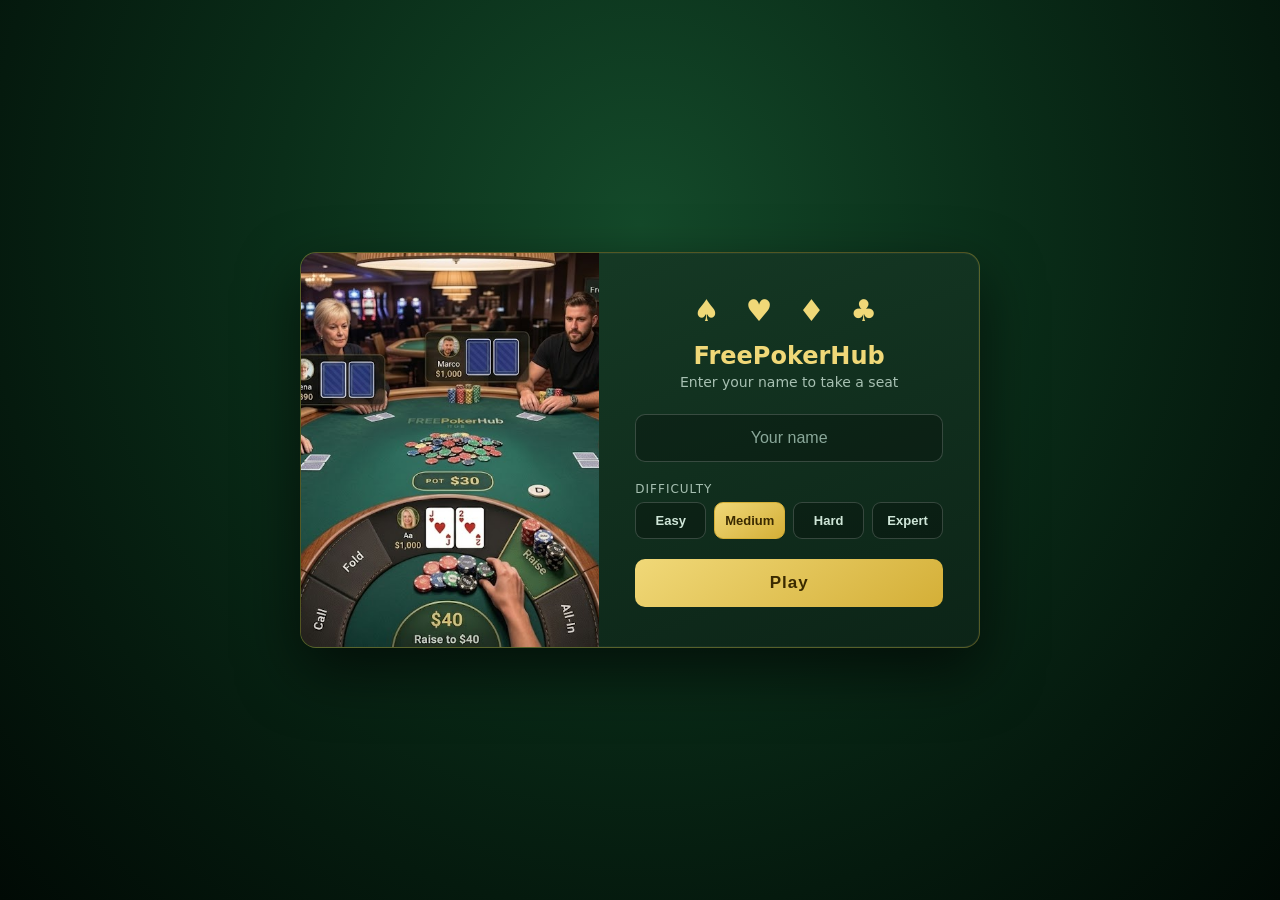
==== index.html @ 3054bce6 "Updates on image and text" ====
<!DOCTYPE html>
<html lang="en">
<head>
<meta charset="UTF-8">
<!-- Google tag (gtag.js) -->
<script async src="https://www.googletagmanager.com/gtag/js?id=G-XXXXXXXXXX"></script>
<script>
  window.dataLayer = window.dataLayer || [];
  function gtag(){dataLayer.push(arguments);}
  gtag('js', new Date());
  gtag('config', 'G-XXXXXXXXXX');
</script>
<meta name="viewport" content="width=device-width, initial-scale=1.0, maximum-scale=1.0, user-scalable=no, viewport-fit=cover">
<title>FreePokerHub — Play Free Poker Online</title>
<meta name="description" content="Play free Texas Hold'em poker in your browser against 4 AI opponents. Full poker rules, realistic chips, smooth animations and a classic casino table. No download, no sign-up.">
<meta name="keywords" content="texas holdem, free poker, online poker, poker game, play poker online, holdem poker, casino card game, browser poker, free card game">
<meta name="author" content="FreePokerHub">
<meta name="robots" content="index, follow">
<meta name="theme-color" content="#0b6b3a">
<link rel="canonical" href="https://freepokerhub.com/">
<link rel="icon" type="image/svg+xml" href="images/favicon.svg">
<link rel="apple-touch-icon" href="images/favicon.svg">
<meta property="og:type" content="website">
<meta property="og:site_name" content="FreePokerHub">
<meta property="og:url" content="https://freepokerhub.com/">
<meta property="og:title" content="FreePokerHub — Free Online Texas Hold'em">
<meta property="og:description" content="Play free Texas Hold'em poker against 4 AI opponents. Full rules, casino table, smooth animations. No download, no sign-up.">
<meta property="og:image" content="https://freepokerhub.com/images/og-cover.png">
<meta property="og:image:width" content="1200">
<meta property="og:image:height" content="630">
<meta property="og:image:alt" content="FreePokerHub online Texas Hold'em poker table">
<meta name="twitter:card" content="summary_large_image">
<meta name="twitter:title" content="FreePokerHub — Free Online Texas Hold'em">
<meta name="twitter:description" content="Play free Texas Hold'em poker against 4 AI opponents right in your browser.">
<meta name="twitter:image" content="https://freepokerhub.com/images/og-cover.png">
<script type="application/ld+json">
{"@context":"https://schema.org","@type":"VideoGame","name":"FreePokerHub","url":"https://freepokerhub.com/","image":"https://freepokerhub.com/images/og-cover.png","genre":["Card Game","Casino","Poker"],"gamePlatform":"Web Browser","applicationCategory":"Game","operatingSystem":"Any","description":"Free browser-based Texas Hold'em poker against four AI opponents with full poker rules and animations.","offers":{"@type":"Offer","price":"0","priceCurrency":"USD","availability":"https://schema.org/InStock"}}
</script>
<link rel="stylesheet" href="styles.css">
</head>
<body>
<div class="casino-bg"></div>
<div class="vignette"></div>

<!-- ROTATE TO LANDSCAPE (mobile portrait only) -->
<div id="rotate-notice" aria-hidden="true">
  <div class="rotate-inner">
    <div class="rotate-phone">
      <svg viewBox="0 0 24 24" fill="none" stroke="currentColor" stroke-width="1.6" stroke-linecap="round" stroke-linejoin="round">
        <rect x="7" y="2" width="10" height="20" rx="2"/>
        <line x1="11" y1="18" x2="13" y2="18"/>
        <path class="rotate-arrow" d="M20.5 8.5a9 9 0 0 1 0 7"/>
        <path class="rotate-arrow" d="M3.5 15.5a9 9 0 0 1 0-7"/>
      </svg>
    </div>
    <h2>Rotate your device</h2>
    <p>FreePokerHub plays in landscape. Turn your phone sideways to take your seat.</p>
  </div>
</div>

<!-- SEO CONTENT: crawlable text for search engines, visually hidden -->
<header class="seo-intro">
  <h1>Play Free Poker</h1>
  <p>FreePokerHub is a free online Texas Hold'em poker game you play right in your browser against four AI opponents, no download and no sign-up required. Choose your difficulty, take a seat at a classic casino table with realistic chips and smooth animations, and play full No-Limit Hold'em with rising blinds.</p>
  <h2>How to Play Texas Hold'em</h2>
  <p>Each player is dealt two private hole cards. Five community cards are revealed face-up across three rounds — the flop, the turn and the river. You make your best five-card hand from any combination of your two hole cards and the five shared cards. Betting takes place over four rounds (pre-flop, flop, turn and river), and on your turn you can fold, check or call, or raise. The forced small and big blinds start each pot and increase over time. The last player standing, or the best hand at showdown, wins the pot.</p>
  <h2>Poker Hand Rankings, Strongest First</h2>
  <p>Royal Flush, Straight Flush, Four of a Kind, Full House, Flush, Straight, Three of a Kind, Two Pair, One Pair, and High Card.</p>
</header>

<div id="app">

  <!-- NAME ENTRY -->
  <div id="login">
    <div class="login-card">
      <div class="login-visual">
        <img src="images/poker.jpg" alt="Rules">
      </div>
      <div class="login-content">
        <div class="suit-row">♠ ♥ ♦ ♣</div>
        <h2>FreePokerHub</h2>
        <p>Enter your name to take a seat</p>
        <div class="field">
          <input id="in-name" type="text" placeholder="Your name" autocomplete="name" maxlength="14">
        </div>
        <div class="diff-label">Difficulty</div>
        <div class="diff-row">
          <button class="diff-opt" data-diff="easy">Easy</button>
          <button class="diff-opt sel" data-diff="medium">Medium</button>
          <button class="diff-opt" data-diff="hard">Hard</button>
          <button class="diff-opt" data-diff="expert">Expert</button>
        </div>
        <button class="primary" id="btn-signin">Play</button>
      </div>
    </div>
  </div>

  <!-- GAME -->
  <div id="game">
    <div class="topbar">
      <div class="brand">♠ Free<b>Poker</b>Hub ♥</div>
      <div class="topbar-right">
        <button id="btn-logout">New Game</button>
        <div class="menu-wrap">
          <button class="icon-btn" id="btn-menu" title="Menu" aria-label="Open menu" aria-haspopup="true" aria-expanded="false">
            <svg viewBox="0 0 24 24" fill="currentColor"><circle cx="12" cy="5" r="2"/><circle cx="12" cy="12" r="2"/><circle cx="12" cy="19" r="2"/></svg>
          </button>
          <div class="menu-dropdown" id="appMenu" role="menu">
            <div class="menu-user">
              <div class="avatar" id="ua">P</div>
              <div>
                <div id="uname">Player</div>
                <div class="you-tag">You</div>
              </div>
            </div>
            <div class="menu-blinds" id="blindInfo">Blinds $10/$20 · Lvl 1</div>
            <button class="menu-item" id="btn-help" role="menuitem">
              <span class="mi-icon"><svg viewBox="0 0 24 24" fill="none" stroke="currentColor" stroke-width="2" stroke-linecap="round" stroke-linejoin="round"><circle cx="12" cy="12" r="10"/><path d="M9.1 9a3 3 0 0 1 5.8 1c0 2-3 3-3 3"/><line x1="12" y1="17" x2="12.01" y2="17"/></svg></span>
              <span class="mi-label">How to Play</span>
            </button>
            <button class="menu-item" id="btn-sound" role="menuitem">
              <span class="mi-icon"><svg viewBox="0 0 24 24" fill="none" stroke="currentColor" stroke-width="2" stroke-linecap="round" stroke-linejoin="round"><polygon points="11 5 6 9 2 9 2 15 6 15 11 19 11 5"/><path d="M15.5 8.5a5 5 0 0 1 0 7"/><path d="M19 5a9 9 0 0 1 0 14"/></svg></span>
              <span class="mi-label">Sound on</span>
            </button>
            <button class="menu-item" id="btn-stats" role="menuitem">
              <span class="mi-icon"><svg viewBox="0 0 24 24" fill="none" stroke="currentColor" stroke-width="2" stroke-linecap="round" stroke-linejoin="round"><line x1="6" y1="20" x2="6" y2="12"/><line x1="12" y1="20" x2="12" y2="4"/><line x1="18" y1="20" x2="18" y2="9"/></svg></span>
              <span class="mi-label">Statistics</span>
            </button>
            <button class="menu-item" id="btn-fullscreen" role="menuitem">
              <span class="mi-icon"><svg viewBox="0 0 24 24" fill="none" stroke="currentColor" stroke-width="2" stroke-linecap="round" stroke-linejoin="round"><path d="M8 3H5a2 2 0 0 0-2 2v3M21 8V5a2 2 0 0 0-2-2h-3M3 16v3a2 2 0 0 0 2 2h3M16 21h3a2 2 0 0 0 2-2v-3"/></svg></span>
              <span class="mi-label">Enter fullscreen</span>
            </button>
          </div>
        </div>
      </div>
    </div>

    <div class="table-wrap">
      <div class="felt">
        <div class="logo-center">
          <div class="l1">FREEPOKER</div>
          <div class="l2">HUB</div>
        </div>
        <div class="stage-tag" id="stageTag"></div>
        <div class="board" id="board"></div>
        <div class="pot-display" id="pot">Pot: <small>0</small></div>
        <div class="dealer-btn" id="dbtn">D</div>
      </div>
      <div id="seats"></div>
    </div>

    <div class="controls">
      <div class="hand-info" id="handInfo"></div>
      <div class="msg" id="msg">Welcome! Click "New Hand" to deal.</div>
      <div class="btnrow" id="actionBtns">
        <button class="act fold" id="a-fold">Fold</button>
        <button class="act call" id="a-call">Check</button>
        <button class="act raise" id="a-raise">Raise</button>
      </div>
      <div class="raiserow" id="raiseRow">
        <input type="range" id="raiseSlider">
        <span class="raiseval" id="raiseVal">0</span>
      </div>
      <div class="quick" id="quickRow">
        <button data-f="min">Min</button>
        <button data-f="half">½ Pot</button>
        <button data-f="pot">Pot</button>
        <button data-f="allin">All-In</button>
      </div>
      <button class="newhand" id="btn-newhand">Deal New Hand</button>
    </div>
  </div>

  <!-- HOW TO PLAY -->
  <div id="howto" class="modal-overlay">
    <div class="modal-card wide howto-card">
      <button class="x-close" id="help-close">×</button>
      <h3>How to Play Texas Hold'em</h3>
      <div class="howto-cols">
      <div class="howto-left"><img src="images/rules.jpg" alt="Poker table with a pair of aces and chips"></div>
      <div class="howto-body">
        <p>Each player gets <b>2 private hole cards</b>. Five <b>community cards</b> are dealt face-up in the middle (the flop, turn and river). You make your best <b>5-card hand</b> from any combination of your 2 cards and the 5 shared cards.</p>
        <p>Betting happens in four rounds — pre-flop, flop, turn and river. On your turn you can <b>Fold</b>, <b>Check/Call</b>, or <b>Raise</b>. The <b>small</b> and <b>big blinds</b> are forced bets that start the pot, and they rise over time. Last player standing — or the best hand at showdown — wins the pot.</p>
        <h4>Hand Rankings <span>(strongest first)</span></h4>
        <ol class="rankings">
          <li><span class="rk">Royal Flush</span><span class="ex">A♠ K♠ Q♠ J♠ 10♠</span></li>
          <li><span class="rk">Straight Flush</span><span class="ex">9♥ 8♥ 7♥ 6♥ 5♥</span></li>
          <li><span class="rk">Four of a Kind</span><span class="ex">Q♠ Q♥ Q♦ Q♣ 4♠</span></li>
          <li><span class="rk">Full House</span><span class="ex">K♠ K♥ K♦ 7♣ 7♠</span></li>
          <li><span class="rk">Flush</span><span class="ex">A♦ J♦ 8♦ 5♦ 2♦</span></li>
          <li><span class="rk">Straight</span><span class="ex">9♣ 8♠ 7♦ 6♥ 5♣</span></li>
          <li><span class="rk">Three of a Kind</span><span class="ex">5♠ 5♥ 5♦ K♣ 2♠</span></li>
          <li><span class="rk">Two Pair</span><span class="ex">A♠ A♦ 9♣ 9♠ 4♥</span></li>
          <li><span class="rk">One Pair</span><span class="ex">10♠ 10♦ K♥ 6♣ 3♠</span></li>
          <li><span class="rk">High Card</span><span class="ex">A♠ J♦ 8♣ 5♥ 2♠</span></li>
        </ol>
      </div>
      </div>
    </div>
  </div>

  <!-- STATS -->
  <div id="statsModal" class="modal-overlay">
    <div class="modal-card">
      <button class="x-close" id="stats-close">×</button>
      <h3>Session Statistics</h3>
      <div class="stat-grid">
        <div class="stat"><div class="stat-val" id="st-played">0</div><div class="stat-key">Hands Played</div></div>
        <div class="stat"><div class="stat-val" id="st-won">0</div><div class="stat-key">Hands Won</div></div>
        <div class="stat"><div class="stat-val" id="st-winrate">0%</div><div class="stat-key">Win Rate</div></div>
        <div class="stat"><div class="stat-val" id="st-biggest">$0</div><div class="stat-key">Biggest Pot</div></div>
        <div class="stat wide2"><div class="stat-val" id="st-net">+$0</div><div class="stat-key">Net Profit / Loss</div></div>
      </div>
    </div>
  </div>

  <!-- HAND RESULT -->
  <div id="resultModal" class="modal-overlay">
    <div class="modal-card">
      <div class="result-trophy">🏆</div>
      <h3>Hand Over</h3>
      <div id="result-body"></div>
      <div class="modal-btns">
        <button class="modal-ok" id="result-ok">OK</button>
      </div>
    </div>
  </div>

  <!-- NEW GAME CONFIRM -->
  <div id="confirm" class="modal-overlay">
    <div class="modal-card">
      <div class="modal-icon">⚠️</div>
      <h3>Start a new game?</h3>
      <p>Your current game will not be saved. All chips and progress will be reset.</p>
      <div class="modal-btns">
        <button class="modal-cancel" id="cf-cancel">Cancel</button>
        <button class="modal-ok" id="cf-ok">New Game</button>
      </div>
    </div>
  </div>
</div>

<script src="game.js"></script>
</body>
</html>
---- styles.css ----
* {
  box-sizing: border-box;
  margin: 0;
  padding: 0;
}

:root {
  --felt: #0b6b3a;
  --felt2: #0a5730;
  --rail: #4a2c14;
  --rail2: #6b4423;
  --gold: #d4af37;
  --gold2: #f0d878;
  --chip: #c0392b;
  --text: #f5f5f5;
  --panel: #12241a;
}

html, body {
  height: 100%;
}

body {
  font-family: 'Segoe UI', system-ui, Arial, sans-serif;
  background: radial-gradient(ellipse at 50% 25%, #144a2a 0%, #0a2e19 40%, #051a0e 72%, #010a05 100%);
  color: var(--text);
  height: 100vh;
  overflow: hidden;
  display: flex;
  justify-content: center;
  -webkit-font-smoothing: antialiased;
}

#app {
  width: 100%;
  max-width: 1440px;
  margin: 0 auto;
  position: relative;
  height: 100vh;
  z-index: 1;
}

/* ---------------- BACKGROUND ---------------- */
.casino-bg {
  position: fixed;
  inset: 0;
  z-index: 0;
  pointer-events: none;
  background: radial-gradient(ellipse at 50% 25%, #144a2a 0%, #0a2e19 40%, #051a0e 72%, #010a05 100%);
}

.vignette {
  display: none;
}

/* ---------------- LOGIN ---------------- */
#login {
  position: fixed;
  inset: 0;
  z-index: 100;
  display: flex;
  align-items: center;
  justify-content: center;
  background: radial-gradient(ellipse at 50% 25%, #144a2a 0%, #0a2e19 40%, #051a0e 72%, #010a05 100%);
}

.login-card {
  display: flex;
  align-items: stretch;
  background: linear-gradient(160deg, #173d27, #0c2417);
  color: #f5f5f5;
  width: 680px;
  max-width: 94vw;
  border-radius: 16px;
  overflow: hidden;
  text-align: center;
  border: 1px solid rgba(212, 175, 55, .35);
  box-shadow: 0 24px 60px rgba(0, 0, 0, .6), inset 0 0 0 1px rgba(255, 255, 255, .04);
  animation: pop .4s cubic-bezier(.2, .9, .3, 1.4);
}

.login-visual {
  flex: 1 1 44%;
  min-width: 0;
}

.login-visual img {
  width: 100%;
  height: 100%;
  object-fit: cover;
  display: block;
}

.login-content {
  flex: 1 1 56%;
  min-width: 0;
  display: flex;
  flex-direction: column;
  justify-content: center;
  padding: 40px 36px;
}

/* stack + drop the image on very narrow screens */
@media (max-width: 560px) {
  .login-card {
    width: 380px;
  }

  .login-visual {
    display: none;
  }
}

@keyframes pop {
  from { transform: scale(.85); opacity: 0; }
  to   { transform: scale(1); opacity: 1; }
}

.suit-row {
  font-size: 30px;
  letter-spacing: 8px;
  color: var(--gold2);
  margin-bottom: 8px;
}

.login-card h2 {
  font-weight: 700;
  font-size: 24px;
  margin: 6px 0 4px;
  color: var(--gold2);
}

.login-card p {
  color: #a7c0b2;
  font-size: 14px;
  margin-bottom: 24px;
}

.field {
  text-align: left;
  margin-bottom: 18px;
}

.field input {
  width: 100%;
  padding: 14px 16px;
  border: 1px solid rgba(255, 255, 255, .18);
  border-radius: 10px;
  font-size: 16px;
  outline: none;
  transition: border .2s;
  background: rgba(0, 0, 0, .25);
  color: #fff;
  text-align: center;
}

.field input::placeholder {
  color: #8aa89a;
}

.field input:focus {
  border-color: var(--gold);
  box-shadow: 0 0 0 3px rgba(212, 175, 55, .2);
}

.primary {
  width: 100%;
  padding: 14px;
  border: none;
  border-radius: 10px;
  letter-spacing: 1px;
  background: linear-gradient(145deg, var(--gold2), var(--gold));
  color: #3a2a00;
  font-size: 17px;
  font-weight: 800;
  cursor: pointer;
  transition: .15s;
}

.primary:hover {
  filter: brightness(1.08);
  transform: translateY(-1px);
}

/* ---------------- MODAL / SPEED BUMP ---------------- */
.modal-overlay {
  position: fixed;
  inset: 0;
  z-index: 200;
  display: flex;
  align-items: center;
  justify-content: center;
  background: rgba(0, 0, 0, .62);
  backdrop-filter: blur(3px);
  opacity: 0;
  visibility: hidden;
  pointer-events: none;
  transition: opacity .26s ease, visibility 0s linear .26s;
}

.modal-overlay.show {
  opacity: 1;
  visibility: visible;
  pointer-events: auto;
  transition: opacity .26s ease, visibility 0s linear 0s;
}

.modal-card {
  position: relative;
  background: linear-gradient(160deg, #173d27, #0c2417);
  color: #f5f5f5;
  width: 380px;
  max-width: 90vw;
  border-radius: 16px;
  padding: 30px 30px 26px;
  text-align: center;
  border: 1px solid rgba(212, 175, 55, .4);
  box-shadow: 0 24px 60px rgba(0, 0, 0, .65);
  opacity: 0;
  transform: scale(.88) translateY(6px);
  transition: opacity .26s ease, transform .3s cubic-bezier(.2, .9, .3, 1.35);
}

.modal-overlay.show .modal-card {
  opacity: 1;
  transform: scale(1) translateY(0);
}

.modal-icon {
  font-size: 38px;
  margin-bottom: 6px;
}

.modal-card h3 {
  font-size: 21px;
  font-weight: 700;
  color: var(--gold2);
  margin-bottom: 8px;
}

.modal-card p {
  font-size: 14px;
  color: #bcd;
  line-height: 1.5;
  margin-bottom: 22px;
}

.modal-btns {
  display: flex;
  gap: 12px;
}

.modal-btns button {
  flex: 1;
  padding: 12px;
  border-radius: 10px;
  font-size: 15px;
  font-weight: 700;
  cursor: pointer;
  transition: .15s;
  border: none;
}

.modal-cancel {
  background: rgba(255, 255, 255, .12);
  color: #e8f0ea;
  border: 1px solid rgba(255, 255, 255, .2) !important;
}

.modal-cancel:hover {
  background: rgba(255, 255, 255, .2);
}

.modal-ok {
  background: linear-gradient(145deg, var(--gold2), var(--gold));
  color: #3a2a00;
}

.modal-ok:hover {
  filter: brightness(1.08);
}

/* ---------------- TABLE ---------------- */
#game {
  display: none;
  position: relative;
  height: 100vh;
  flex-direction: column;
  padding: 8px 10px 10px;
  overflow: hidden;
}

.topbar {
  display: flex;
  align-items: center;
  justify-content: space-between;
  padding: 2px 14px 6px;
  flex: 0 0 auto;
}

.brand {
  font-size: 20px;
  font-weight: 700;
  letter-spacing: .5px;
}

.brand b {
  color: var(--gold);
}

.topbar-right {
  display: flex;
  align-items: center;
  gap: 10px;
}

.menu-wrap {
  position: relative;
}

.avatar {
  width: 34px;
  height: 34px;
  border-radius: 50%;
  background: linear-gradient(135deg, #4285F4, #34A853);
  display: flex;
  align-items: center;
  justify-content: center;
  font-weight: 700;
  color: #fff;
}

/* dropdown menu (⋮) */
.menu-dropdown {
  position: absolute;
  top: calc(100% + 8px);
  right: 0;
  z-index: 120;
  display: none;
  flex-direction: column;
  gap: 2px;
  min-width: 234px;
  max-height: 80vh;
  overflow: auto;
  padding: 8px;
  background: linear-gradient(160deg, #173d27, #0c2417);
  border: 1px solid rgba(212, 175, 55, .35);
  border-radius: 12px;
  box-shadow: 0 18px 44px rgba(0, 0, 0, .6);
}

.menu-dropdown.open {
  display: flex;
}

.menu-user {
  display: flex;
  align-items: center;
  gap: 10px;
  padding: 6px 10px 10px;
  margin-bottom: 4px;
  border-bottom: 1px solid rgba(255, 255, 255, .1);
  font-size: 14px;
}

.menu-blinds {
  font-size: 12px;
  color: #cfe6d8;
  padding: 6px 10px 8px;
}

.menu-blinds b {
  color: var(--gold2);
}

.menu-item {
  display: flex;
  align-items: center;
  gap: 12px;
  width: 100%;
  padding: 10px;
  border: none;
  border-radius: 8px;
  background: none;
  color: #e8f0ea;
  font-size: 14px;
  text-align: left;
  cursor: pointer;
  transition: background .12s;
}

.menu-item:hover {
  background: rgba(212, 175, 55, .16);
}

.mi-icon {
  flex: 0 0 auto;
  width: 20px;
  height: 20px;
  display: flex;
  align-items: center;
  justify-content: center;
  color: var(--gold2);
}

.mi-icon svg {
  width: 20px;
  height: 20px;
  display: block;
}

.mi-label {
  flex: 1 1 auto;
}

#btn-logout {
  background: linear-gradient(145deg, var(--gold2), var(--gold));
  color: #3a2a00;
  border: none;
  border-radius: 9px;
  padding: 11px 22px;
  font-size: 15px;
  font-weight: 800;
  letter-spacing: .3px;
  cursor: pointer;
  transition: .15s;
  box-shadow: 0 3px 10px rgba(0, 0, 0, .35);
}

#btn-logout:hover {
  filter: brightness(1.08);
  color: #3a2a00;
  border: none;
  transform: translateY(-1px);
}

.table-wrap {
  position: relative;
  width: 90%;
  height: 600px;
  flex: 0 0 auto;
  margin: 2px auto 0;
}

.felt {
  position: absolute;
  inset: 2% 5%;
  border-radius: 50% / 50%;
  background: radial-gradient(ellipse at center, var(--felt) 0%, var(--felt2) 78%);
  border: 18px solid var(--rail);
  box-shadow: inset 0 0 60px rgba(0, 0, 0, .55), 0 12px 40px rgba(0, 0, 0, .6),
              0 0 0 3px var(--rail2), 0 0 0 6px #2a1810;
}

.felt::after {
  content: "";
  position: absolute;
  inset: 5%;
  border-radius: 50% / 50%;
  border: 2px solid rgba(212, 175, 55, .35);
}

.logo-center {
  position: absolute;
  top: 31%;
  left: 50%;
  transform: translate(-50%, -50%);
  text-align: center;
  color: rgba(255, 255, 255, .12);
  pointer-events: none;
  user-select: none;
}

.logo-center .l1 {
  font-size: 34px;
  font-weight: 800;
  letter-spacing: 3px;
}

.logo-center .l2 {
  font-size: 14px;
  letter-spacing: 6px;
}

/* community + pot */
.board {
  position: absolute;
  top: 44%;
  left: 50%;
  transform: translate(-50%, -50%);
  display: flex;
  gap: 8px;
  z-index: 5;
}

.pot-display {
  position: absolute;
  top: 60%;
  left: 50%;
  transform: translate(-50%, -50%);
  background: rgba(0, 0, 0, .55);
  padding: 8px 26px;
  border-radius: 26px;
  display: flex;
  align-items: center;
  gap: 10px;
  border: 2px solid var(--gold);
  z-index: 5;
  white-space: nowrap;
  box-shadow: 0 0 22px rgba(212, 175, 55, .45), inset 0 1px 3px rgba(255, 255, 255, .12);
}

.pot-label {
  font-size: 15px;
  font-weight: 800;
  letter-spacing: 3px;
  color: var(--gold);
  text-transform: uppercase;
}

.pot-value {
  font-size: 30px;
  font-weight: 900;
  color: var(--gold2);
  text-shadow: 0 2px 6px rgba(0, 0, 0, .6), 0 0 14px rgba(212, 175, 55, .5);
}

/* seats */
.seat {
  position: absolute;
  width: 222px;
  transform: translate(-50%, -50%);
  z-index: 6;
  transition: filter .3s;
}

.seat.folded {
  filter: grayscale(.7) opacity(.7);
}

/* $0 / busted player looks disabled */
.seat.busted {
  filter: grayscale(1) opacity(.38);
  pointer-events: none;
  transition: filter .3s, opacity .3s;
}

.seat.busted .p-chips {
  color: #c0392b;
}

.seat.active {
  z-index: 20;
}

.seat.active .player-card {
  transform: scale(1.12);
  box-shadow: 0 0 0 3px var(--gold), 0 0 26px rgba(212, 175, 55, .75);
}

/* winner: enlarged card + crown */
.seat.winner {
  z-index: 30;
}

.seat.winner .player-card {
  transform: scale(1.22);
  border-color: var(--gold);
  box-shadow: 0 0 0 3px var(--gold), 0 0 30px rgba(212, 175, 55, .85), 0 10px 26px rgba(0, 0, 0, .55);
  animation: winner-pop .45s cubic-bezier(.2, .9, .3, 1.5);
}

@keyframes winner-pop {
  0%   { transform: scale(1); }
  60%  { transform: scale(1.32); }
  100% { transform: scale(1.22); }
}

.crown {
  position: absolute;
  top: -30px;
  left: 50%;
  transform: translateX(-50%);
  width: 44px;
  height: 37px;
  display: none;
  z-index: 2;
  filter: drop-shadow(0 3px 4px rgba(0, 0, 0, .5));
  animation: crown-bob 1.6s ease-in-out infinite;
}

.crown svg {
  width: 100%;
  height: 100%;
  display: block;
}

.seat.winner .crown {
  display: block;
}

@keyframes crown-bob {
  0%, 100% { transform: translateX(-50%) translateY(0); }
  50%      { transform: translateX(-50%) translateY(-4px); }
}

.player-card {
  position: relative;
  background: linear-gradient(160deg, #173d27, #0c2417);
  border-radius: 12px;
  padding: 8px 10px;
  border: 1px solid rgba(212, 175, 55, .35);
  box-shadow: 0 6px 16px rgba(0, 0, 0, .55), inset 0 0 0 1px rgba(255, 255, 255, .04);
  transition: box-shadow .28s ease, transform .28s cubic-bezier(.2, .8, .3, 1.1);
  display: flex;
  align-items: center;
  justify-content: center;
  gap: 8px;
}

.pc-left {
  display: flex;
  flex-direction: column;
  align-items: center;
  gap: 1px;
  flex: 0 0 auto;
  width: auto;
  text-align: center;
}

.p-name {
  font-size: 15px;
  font-weight: 700;
  white-space: nowrap;
  overflow: hidden;
  text-overflow: ellipsis;
  max-width: 96px;
}

.p-chips {
  font-size: 16px;
  color: var(--gold2);
  font-weight: 800;
  margin-top: 1px;
}

.p-hand {
  display: flex;
  gap: 5px;
  justify-content: center;
  align-items: center;
  flex: 0 0 auto;
  min-height: 78px;
}

.p-avatar {
  width: 46px;
  height: 46px;
  border-radius: 50%;
  margin: 0 auto 3px;
  overflow: hidden;
  border: 2px solid rgba(212, 175, 55, .7);
  box-shadow: 0 3px 8px rgba(0, 0, 0, .45);
}

.p-avatar img {
  width: 100%;
  height: 100%;
  object-fit: cover;
  display: block;
}

.p-action {
  position: absolute;
  top: -16px;
  left: 50%;
  transform: translateX(-50%);
  background: var(--gold);
  color: #3a2a00;
  font-size: 11px;
  font-weight: 800;
  padding: 2px 10px;
  border-radius: 10px;
  opacity: 0;
  transition: opacity .2s;
  white-space: nowrap;
  box-shadow: 0 3px 8px rgba(0, 0, 0, .4);
  text-transform: uppercase;
  letter-spacing: .5px;
}

.p-action.show {
  opacity: 1;
}

.p-action.fold {
  background: #7a7a7a;
  color: #fff;
}

.p-action.win {
  background: #34A853;
  color: #fff;
}

.dealer-btn {
  position: absolute;
  width: 26px;
  height: 26px;
  border-radius: 50%;
  background: radial-gradient(circle at 35% 30%, #fff, #d8d8d8);
  color: #111;
  font-size: 11px;
  font-weight: 800;
  display: flex;
  align-items: center;
  justify-content: center;
  border: 2px solid #999;
  box-shadow: 0 3px 6px rgba(0, 0, 0, .5);
  z-index: 8;
  transition: top .5s, left .5s;
  transform: translate(-50%, -50%);
}

/* bet chips near seat */
.seat-bet {
  position: absolute;
  font-size: 20px;
  font-weight: 700;
  color: #fff;
  background: rgba(0, 0, 0, .55);
  padding: 6px 12px;
  border-radius: 16px;
  z-index: 7;
  border: 1px solid rgba(212, 175, 55, .5);
  transform: translate(-50%, -50%);
  display: flex;
  align-items: center;
  gap: 5px;
  transition: opacity .3s;
  white-space: nowrap;
}

.seat-bet::before {
  content: "";
  width: 18px;
  height: 18px;
  flex: 0 0 auto;
  --body: #c0392b;
  --edge: #f6f6f6;
  border-radius: 50%;
  display: inline-block;
  background:
    radial-gradient(circle, var(--body) 0 17%, transparent 18% 100%),
    radial-gradient(circle, transparent 0 27%, var(--edge) 27% 33%, transparent 34% 100%),
    radial-gradient(circle, var(--body) 0 66%, transparent 67% 100%),
    repeating-conic-gradient(var(--edge) 0deg 15deg, var(--body) 15deg 30deg);
  box-shadow: 0 2px 3px rgba(0, 0, 0, .5), inset 0 0 0 1px rgba(0, 0, 0, .25);
}

/* ---------------- CARDS ---------------- */
.card {
  width: 54px;
  height: 76px;
  border-radius: 7px;
  position: relative;
  background: #fff;
  box-shadow: 0 3px 7px rgba(0, 0, 0, .45);
  font-weight: 700;
  display: flex;
  flex-direction: column;
  justify-content: space-between;
  padding: 4px 6px;
  user-select: none;
}

.card.big {
  width: 74px;
  height: 104px;
  padding: 6px 8px;
  border-radius: 9px;
}

.card .r {
  font-size: 20px;
  line-height: 1;
}

.card.big .r {
  font-size: 27px;
}

.card .s-mid {
  position: absolute;
  top: 50%;
  left: 50%;
  transform: translate(-50%, -50%);
  font-size: 28px;
}

.card.big .s-mid {
  font-size: 40px;
}

.card .r.bot {
  align-self: flex-end;
  transform: rotate(180deg);
}

.card.red {
  color: #c0392b;
}

.card.black {
  color: #1a1a1a;
}

.card.back {
  background: repeating-linear-gradient(45deg, #1e3a8a, #1e3a8a 6px, #2748a8 6px, #2748a8 12px);
  border: 2px solid #fff;
  box-shadow: 0 2px 5px rgba(0, 0, 0, .4);
}

.card.back::after {
  content: "";
  position: absolute;
  inset: 4px;
  border-radius: 3px;
  border: 2px solid rgba(255, 255, 255, .35);
}

/* deal animation */
@keyframes dealIn {
  from { transform: translate(var(--dx), var(--dy)) scale(.5) rotate(-30deg); opacity: 0; }
  to   { transform: none; opacity: 1; }
}

.deal {
  animation: dealIn .45s cubic-bezier(.2, .8, .3, 1) both;
}

/* flip animation */
@keyframes flip {
  0%   { transform: rotateY(90deg); }
  100% { transform: rotateY(0deg); }
}

.flip {
  animation: flip .35s ease both;
}

/* chip fly to pot */
.fly-chip {
  position: absolute;
  width: 22px;
  height: 22px;
  border-radius: 50%;
  z-index: 20;
  --body: #c0392b;
  --edge: #f6f6f6;
  pointer-events: none;
  background:
    radial-gradient(circle, var(--body) 0 17%, transparent 18% 100%),
    radial-gradient(circle, transparent 0 27%, var(--edge) 27% 33%, transparent 34% 100%),
    radial-gradient(circle, var(--body) 0 66%, transparent 67% 100%),
    repeating-conic-gradient(var(--edge) 0deg 15deg, var(--body) 15deg 30deg);
  box-shadow: 0 3px 5px rgba(0, 0, 0, .55), inset 0 0 0 1px rgba(0, 0, 0, .25);
  transition: transform .55s cubic-bezier(.4, 0, .2, 1), opacity .55s;
}

/* ---------------- CONTROLS ---------------- */
.controls {
  width: 100%;
  margin: 8px auto 0;
  flex: 0 0 auto;
  background: var(--panel);
  border: 1px solid rgba(255, 255, 255, .08);
  border-radius: 12px;
  padding: 10px 16px;
  display: flex;
  flex-direction: column;
  gap: 8px;
  box-shadow: 0 8px 24px rgba(0, 0, 0, .5);
}

.msg {
  text-align: center;
  font-size: 13px;
  color: #bcd;
  min-height: 16px;
}

.msg b {
  color: var(--gold2);
}

.btnrow {
  display: flex;
  gap: 10px;
  justify-content: center;
  flex-wrap: wrap;
}

.act {
  padding: 9px 22px;
  border: none;
  border-radius: 9px;
  font-size: 15px;
  font-weight: 700;
  cursor: pointer;
  transition: .15s;
  min-width: 110px;
  color: #fff;
}

.act:disabled {
  opacity: .35;
  cursor: not-allowed;
}

.act.fold {
  background: linear-gradient(145deg, #c0392b, #922b21);
}

.act.call {
  background: linear-gradient(145deg, #2980b9, #1f618d);
}

.act.raise {
  background: linear-gradient(145deg, #27ae60, #1e8449);
}

.act:not(:disabled):hover {
  transform: translateY(-2px);
  box-shadow: 0 6px 14px rgba(0, 0, 0, .4);
}

.raiserow {
  display: flex;
  align-items: center;
  gap: 12px;
  justify-content: center;
}

.raiserow input[type=range] {
  width: 300px;
  accent-color: var(--gold);
}

.raiseval {
  font-weight: 800;
  color: var(--gold2);
  min-width: 70px;
}

.newhand {
  margin: 2px auto 0;
  padding: 10px 30px;
  border: none;
  border-radius: 9px;
  font-weight: 800;
  font-size: 15px;
  background: linear-gradient(145deg, var(--gold2), var(--gold));
  color: #3a2a00;
  cursor: pointer;
  display: none;
}

.newhand:hover {
  filter: brightness(1.08);
}

.quick {
  display: flex;
  gap: 8px;
  justify-content: center;
}

.quick button {
  background: #1c3326;
  border: 1px solid rgba(255, 255, 255, .12);
  color: #cde;
  border-radius: 7px;
  padding: 6px 12px;
  font-size: 12px;
  cursor: pointer;
}

.quick button:hover {
  background: #254433;
}

.stage-tag {
  position: absolute;
  top: 8%;
  left: 50%;
  transform: translate(-50%, -50%);
  font-size: 12px;
  letter-spacing: 3px;
  color: rgba(255, 255, 255, .4);
  text-transform: uppercase;
  z-index: 5;
}

/* ---------------- UTILITIES ---------------- */
#uname {
  font-weight: 600;
}

.you-tag {
  font-size: 11px;
  color: #8aa;
}

#dbtn {
  display: none;
}

#raiseRow {
  display: none;
}

#quickRow {
  display: none;
}

/* ---------------- DIFFICULTY SELECTOR ---------------- */
.diff-label {
  text-align: left;
  font-size: 12px;
  color: #a7c0b2;
  margin: 2px 0 6px;
  letter-spacing: 1px;
  text-transform: uppercase;
}

.diff-row {
  display: flex;
  gap: 8px;
  margin-bottom: 20px;
}

.diff-opt {
  flex: 1;
  padding: 10px 4px;
  border-radius: 9px;
  font-size: 13px;
  font-weight: 700;
  cursor: pointer;
  background: rgba(0, 0, 0, .25);
  color: #cfe6d8;
  border: 1px solid rgba(255, 255, 255, .18);
  transition: .15s;
}

.diff-opt:hover {
  border-color: rgba(212, 175, 55, .6);
}

.diff-opt.sel {
  background: linear-gradient(145deg, var(--gold2), var(--gold));
  color: #3a2a00;
  border-color: var(--gold);
}

/* ---------------- TOPBAR ADDITIONS ---------------- */
.icon-btn {
  width: 38px;
  height: 38px;
  border-radius: 50%;
  border: 1px solid rgba(255, 255, 255, .2);
  background: rgba(255, 255, 255, .08);
  color: #ffffff;
  cursor: pointer;
  padding: 0;
  display: flex;
  align-items: center;
  justify-content: center;
  transition: .15s;
}

.icon-btn svg {
  width: 24px;
  height: 24px;
  display: block;
}

.icon-btn:hover {
  background: rgba(212, 175, 55, .25);
  border-color: var(--gold);
  color: #ffffff;
}

/* live hand-strength readout */
.hand-info {
  text-align: center;
  min-height: 18px;
  font-size: 14px;
  color: #9fd8b6;
}

.hand-info b {
  color: var(--gold2);
  font-size: 15px;
}

/* wide modal + close button */
.modal-card.wide {
  width: 960px;
  max-width: 94vw;
  text-align: left;
}

.x-close {
  position: absolute;
  top: 12px;
  right: 14px;
  width: 30px;
  height: 30px;
  border-radius: 50%;
  border: none;
  background: rgba(255, 255, 255, .12);
  color: #fff;
  font-size: 20px;
  line-height: 1;
  cursor: pointer;
}

.x-close:hover {
  background: rgba(255, 255, 255, .25);
}

/* ---------------- HOW TO PLAY ---------------- */
.howto-card {
  width: 760px;
  max-width: 94vw;
}

.howto-cols {
  display: flex;
  gap: 22px;
  align-items: stretch;
  text-align: left;
}

.howto-left {
  flex: 0 0 400px;
}

.howto-left img {
  width: 100%;
  height: 100%;
  max-height: 60vh;
  object-fit: cover;
  border-radius: 14px;
  border: 1px solid rgba(212, 175, 55, .35);
  box-shadow: 0 8px 22px rgba(0, 0, 0, .45);
}

.howto-body {
  flex: 1 1 auto;
  min-width: 0;
  max-height: 60vh;
  overflow: auto;
}

.howto-body p {
  font-size: 14px;
  color: #d6e6dc;
  line-height: 1.6;
  margin-bottom: 12px;
  text-align: left;
}

.howto-body h4 {
  color: var(--gold2);
  font-size: 16px;
  margin: 10px 0 8px;
}

.howto-body h4 span {
  color: #8aa89a;
  font-size: 12px;
  font-weight: 400;
}

.rankings {
  list-style: none;
  counter-reset: r;
  margin: 0;
  padding: 0;
}

.rankings li {
  display: flex;
  align-items: center;
  justify-content: space-between;
  gap: 10px;
  padding: 6px 10px;
  border-radius: 7px;
  margin-bottom: 4px;
  background: rgba(0, 0, 0, .22);
}

.rankings .rk {
  font-size: 14px;
  font-weight: 700;
  color: #f0f5f2;
}

.rankings .ex {
  font-family: 'Segoe UI', system-ui, sans-serif;
  font-size: 14px;
  color: #ffd97a;
  letter-spacing: 1px;
}

/* ---------------- STATS GRID ---------------- */
.stat-grid {
  display: grid;
  grid-template-columns: 1fr 1fr;
  gap: 12px;
  margin-top: 8px;
}

.stat {
  background: rgba(0, 0, 0, .25);
  border: 1px solid rgba(212, 175, 55, .25);
  border-radius: 12px;
  padding: 14px 10px;
  text-align: center;
}

.stat.wide2 {
  grid-column: 1 / span 2;
}

.stat-val {
  font-size: 26px;
  font-weight: 900;
  color: var(--gold2);
}

.stat-key {
  font-size: 12px;
  color: #a7c0b2;
  margin-top: 3px;
  letter-spacing: .5px;
}

/* ---------------- CONFETTI ---------------- */
.confetti-layer {
  position: fixed;
  inset: 0;
  pointer-events: none;
  z-index: 150;
  overflow: hidden;
}

.confetti-pc {
  position: absolute;
  border-radius: 1px;
  opacity: .95;
  will-change: transform;
  --fall: 120px;
}

@keyframes confetti-drop {
  0%   { transform: translateY(-6px) rotate(0deg); opacity: 0; }
  12%  { opacity: 1; }
  100% { transform: translateY(var(--fall)) rotate(540deg); opacity: .5; }
}

/* ---------------- HAND RESULT MODAL ---------------- */
.result-trophy {
  font-size: 44px;
  line-height: 1;
  margin-bottom: 2px;
}

#result-body {
  margin: 6px 0 20px;
}

.result-row {
  background: rgba(0, 0, 0, .25);
  border: 1px solid rgba(212, 175, 55, .3);
  border-radius: 12px;
  padding: 12px 14px;
  margin-bottom: 10px;
}

.result-row:last-child {
  margin-bottom: 0;
}

.result-win {
  font-size: 16px;
  font-weight: 700;
  color: #f5f5f5;
}

.result-win .amt {
  color: var(--gold2);
  font-weight: 900;
}

.result-hand {
  font-size: 14px;
  color: #bcd;
  margin-top: 4px;
}

.result-hand b {
  color: var(--gold2);
}

.result-hand .muted {
  color: #8aa89a;
  font-weight: 400;
}

/* SEO intro: crawlable by search engines, hidden from sighted users (game UI replaces it) */
.seo-intro {
  position: absolute;
  width: 1px;
  height: 1px;
  padding: 0;
  margin: -1px;
  overflow: hidden;
  clip: rect(0 0 0 0);
  clip-path: inset(50%);
  white-space: nowrap;
  border: 0;
}

/* ================= ROTATE-TO-LANDSCAPE NOTICE ================= */
#rotate-notice {
  display: none;
}

.rotate-inner {
  max-width: 320px;
  padding: 0 24px;
}

.rotate-phone {
  color: var(--gold2);
  width: 90px;
  margin: 0 auto 20px;
  animation: rotate-hint 2.4s ease-in-out infinite;
}

.rotate-phone svg {
  width: 100%;
  height: auto;
  display: block;
}

.rotate-phone .rotate-arrow {
  stroke: var(--gold);
}

@keyframes rotate-hint {
  0%, 45%   { transform: rotate(0deg); }
  70%, 100% { transform: rotate(-90deg); }
}

#rotate-notice h2 {
  font-size: 22px;
  color: var(--gold2);
  margin-bottom: 10px;
}

#rotate-notice p {
  font-size: 14px;
  line-height: 1.5;
  color: #bcd;
}

/* ================= MOBILE — PORTRAIT (block play) ================= */
@media (hover: none) and (pointer: coarse) and (orientation: portrait) {
  #rotate-notice {
    position: fixed;
    inset: 0;
    z-index: 1000;
    display: flex;
    flex-direction: column;
    align-items: center;
    justify-content: center;
    text-align: center;
    background: radial-gradient(ellipse at 50% 25%, #144a2a 0%, #0a2e19 40%, #051a0e 72%, #010a05 100%);
  }

  #app {
    display: none !important;
  }
}

/* ================= MOBILE — LANDSCAPE (compact play layout) ================= */
@media (hover: none) and (pointer: coarse) and (orientation: landscape) {
  #game {
    padding: 3px 6px 5px;
  }

  /* --- top bar --- */
  .topbar {
    padding: 2px 6px 3px;
  }

  .brand {
    font-size: 13px;
  }

  .topbar-right {
    gap: 8px;
  }

  .icon-btn {
    width: 30px;
    height: 30px;
  }

  .icon-btn svg {
    width: 17px;
    height: 17px;
  }

  #btn-logout {
    padding: 6px 12px;
    font-size: 12px;
  }

  /* --- table --- */
  .table-wrap {
    width: 84%;
    height: auto;
    flex: 1 1 auto;
    min-height: 0;
    margin: 2px auto 0;
  }

  .felt {
    border-width: 10px;
  }

  .logo-center {
    display: none;
  }

  .seat {
    width: 128px;
  }

  .player-card {
    padding: 4px 6px;
    border-radius: 9px;
    gap: 5px;
  }

  .p-avatar {
    width: 30px;
    height: 30px;
    margin-bottom: 2px;
  }

  .p-name {
    font-size: 11px;
    max-width: 62px;
  }

  .p-chips {
    font-size: 11px;
  }

  .p-hand {
    min-height: 0;
    gap: 3px;
  }

  .p-action {
    font-size: 9px;
    padding: 1px 7px;
    top: -12px;
  }

  .card {
    width: 30px;
    height: 42px;
    border-radius: 4px;
    padding: 2px 3px;
  }

  .card .r {
    font-size: 12px;
  }

  .card .s-mid {
    font-size: 15px;
  }

  .card.big {
    width: 56px;
    height: 71px;
    padding: 3px 4px;
    border-radius: 5px;
  }

  .card.big .r {
    font-size: 14px;
  }

  .card.big .s-mid {
    font-size: 19px;
  }

  .pot-display {
    padding: 4px 14px;
    gap: 6px;
  }

  .pot-label {
    font-size: 9px;
    letter-spacing: 2px;
  }

  .pot-value {
    font-size: 18px;
  }

  .seat-bet {
    font-size: 16px;
    padding: 3px 8px;
  }

  .seat-bet::before {
    width: 12px;
    height: 12px;
  }

  .dealer-btn {
    width: 18px;
    height: 18px;
    font-size: 8px;
    border-width: 1px;
  }

  .stage-tag {
    font-size: 9px;
    letter-spacing: 2px;
  }

  /* --- compact action bar --- */
  .controls {
    position: absolute;
    right: 10px;
    bottom: 16px;
    z-index: 40;
    width: 340px;
    max-width: 58vw;
    margin: 0;
    padding: 5px 10px;
    gap: 4px;
    border-radius: 10px;
  }

  .hand-info {
    font-size: 11px;
    min-height: 0;
  }

  .hand-info b {
    font-size: 12px;
  }

  .msg {
    font-size: 11px;
    min-height: 0;
  }

  .btnrow {
    gap: 6px;
  }

  .act {
    padding: 7px 16px;
    font-size: 13px;
    min-width: 78px;
    border-radius: 8px;
  }

  .raiserow {
    gap: 8px;
  }

  .raiserow input[type=range] {
    width: 44vw;
    max-width: 260px;
  }

  .raiseval {
    font-size: 12px;
    min-width: 46px;
  }

  .quick {
    gap: 6px;
  }

  .quick button {
    padding: 4px 9px;
    font-size: 11px;
  }

  .newhand {
    padding: 7px 22px;
    font-size: 13px;
  }
}
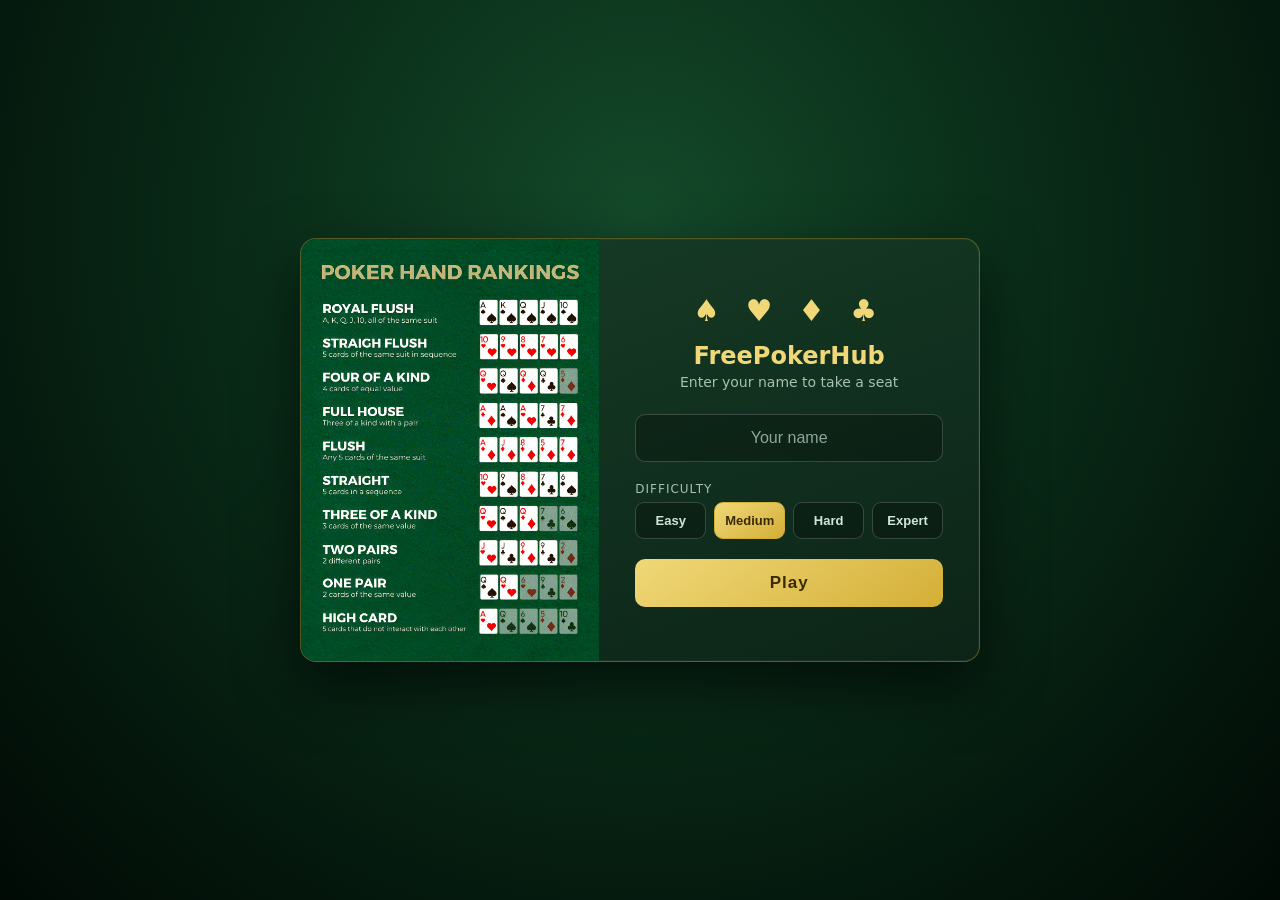
==== commit 7982ac46: "Full screen code" ====
--- a/index.html
+++ b/index.html
@@ -11,12 +11,18 @@
   gtag('config', 'G-XXXXXXXXXX');
 </script>
 <meta name="viewport" content="width=device-width, initial-scale=1.0, maximum-scale=1.0, user-scalable=no, viewport-fit=cover">
-<title>FreePokerHub — Play Free Poker Online</title>
+<title>FreePokerHub — Play Free Texas Hold'em Online</title>
 <meta name="description" content="Play free Texas Hold'em poker in your browser against 4 AI opponents. Full poker rules, realistic chips, smooth animations and a classic casino table. No download, no sign-up.">
 <meta name="keywords" content="texas holdem, free poker, online poker, poker game, play poker online, holdem poker, casino card game, browser poker, free card game">
 <meta name="author" content="FreePokerHub">
 <meta name="robots" content="index, follow">
 <meta name="theme-color" content="#0b6b3a">
+<!-- Fullscreen web-app (chromeless when added to home screen) -->
+<meta name="mobile-web-app-capable" content="yes">
+<meta name="apple-mobile-web-app-capable" content="yes">
+<meta name="apple-mobile-web-app-status-bar-style" content="black-translucent">
+<meta name="apple-mobile-web-app-title" content="FreePokerHub">
+<link rel="manifest" href="manifest.json">
 <link rel="canonical" href="https://freepokerhub.com/">
 <link rel="icon" type="image/svg+xml" href="images/favicon.svg">
 <link rel="apple-touch-icon" href="images/favicon.svg">
@@ -60,8 +66,8 @@
 
 <!-- SEO CONTENT: crawlable text for search engines, visually hidden -->
 <header class="seo-intro">
-  <h1>Play Free Poker</h1>
-  <p>FreePokerHub is a free online Texas Hold'em poker game you play right in your browser against four AI opponents, no download and no sign-up required. Choose your difficulty, take a seat at a classic casino table with realistic chips and smooth animations, and play full No-Limit Hold'em with rising blinds.</p>
+  <h1>Play Free Texas Hold'em Poker Online</h1>
+  <p>FreePokerHub is a free online Texas Hold'em poker game you play right in your browser against four AI opponents — no download and no sign-up required. Choose your difficulty, take a seat at a classic casino table with realistic chips and smooth animations, and play full No-Limit Hold'em with rising blinds.</p>
   <h2>How to Play Texas Hold'em</h2>
   <p>Each player is dealt two private hole cards. Five community cards are revealed face-up across three rounds — the flop, the turn and the river. You make your best five-card hand from any combination of your two hole cards and the five shared cards. Betting takes place over four rounds (pre-flop, flop, turn and river), and on your turn you can fold, check or call, or raise. The forced small and big blinds start each pot and increase over time. The last player standing, or the best hand at showdown, wins the pot.</p>
   <h2>Poker Hand Rankings, Strongest First</h2>
@@ -74,7 +80,7 @@
   <div id="login">
     <div class="login-card">
       <div class="login-visual">
-        <img src="images/poker.jpg" alt="Rules">
+        <img src="images/rules.jpg" alt="Rules">
       </div>
       <div class="login-content">
         <div class="suit-row">♠ ♥ ♦ ♣</div>
@@ -177,7 +183,7 @@
       <button class="x-close" id="help-close">×</button>
       <h3>How to Play Texas Hold'em</h3>
       <div class="howto-cols">
-      <div class="howto-left"><img src="images/rules.jpg" alt="Poker table with a pair of aces and chips"></div>
+      <div class="howto-left"><img src="images/howto-poker.svg" alt="Poker table with a pair of aces and chips"></div>
       <div class="howto-body">
         <p>Each player gets <b>2 private hole cards</b>. Five <b>community cards</b> are dealt face-up in the middle (the flop, turn and river). You make your best <b>5-card hand</b> from any combination of your 2 cards and the 5 shared cards.</p>
         <p>Betting happens in four rounds — pre-flop, flop, turn and river. On your turn you can <b>Fold</b>, <b>Check/Call</b>, or <b>Raise</b>. The <b>small</b> and <b>big blinds</b> are forced bets that start the pot, and they rise over time. Last player standing — or the best hand at showdown — wins the pot.</p>
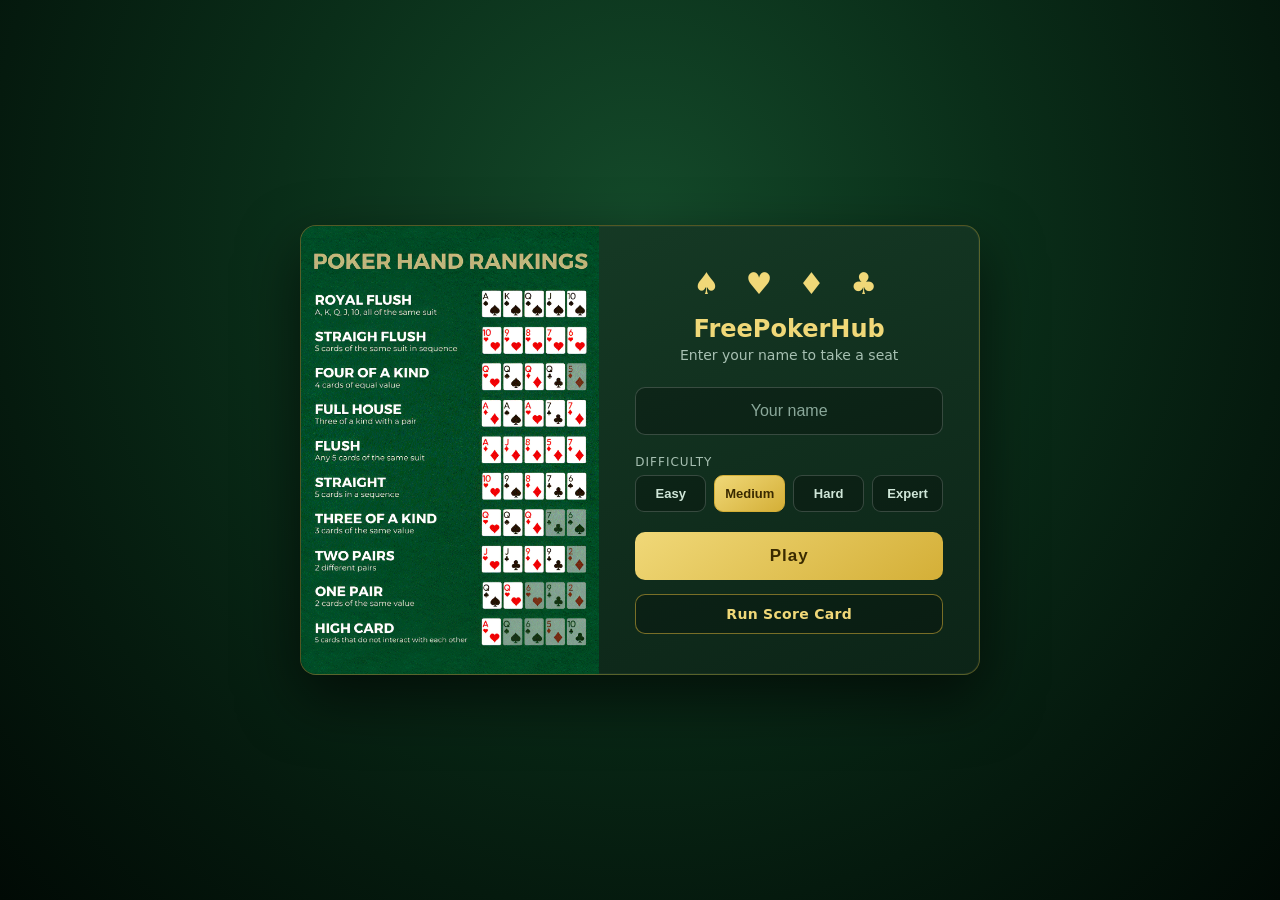
==== commit 0372aea2: "Add files via upload" ====
--- a/index.html
+++ b/index.html
@@ -97,6 +97,7 @@
           <button class="diff-opt" data-diff="expert">Expert</button>
         </div>
         <button class="primary" id="btn-signin">Play</button>
+        <a class="scorecard-link" href="scorecard.html">Run Score Card</a>
       </div>
     </div>
   </div>
--- a/styles.css
+++ b/styles.css
@@ -1617,3 +1617,27 @@
     font-size: 13px;
   }
 }
+
+/* ---------------- SCORE CARD LINK (login) ---------------- */
+.scorecard-link {
+  display: block;
+  margin: 14px auto 0;
+  padding: 11px;
+  width: 100%;
+  border-radius: 10px;
+  border: 1px solid rgba(212, 175, 55, .55);
+  background: rgba(0, 0, 0, .22);
+  color: var(--gold2);
+  font-size: 14px;
+  font-weight: 700;
+  letter-spacing: .3px;
+  text-decoration: none;
+  text-align: center;
+  transition: .15s;
+}
+
+.scorecard-link:hover {
+  background: rgba(212, 175, 55, .16);
+  border-color: var(--gold);
+  transform: translateY(-1px);
+}
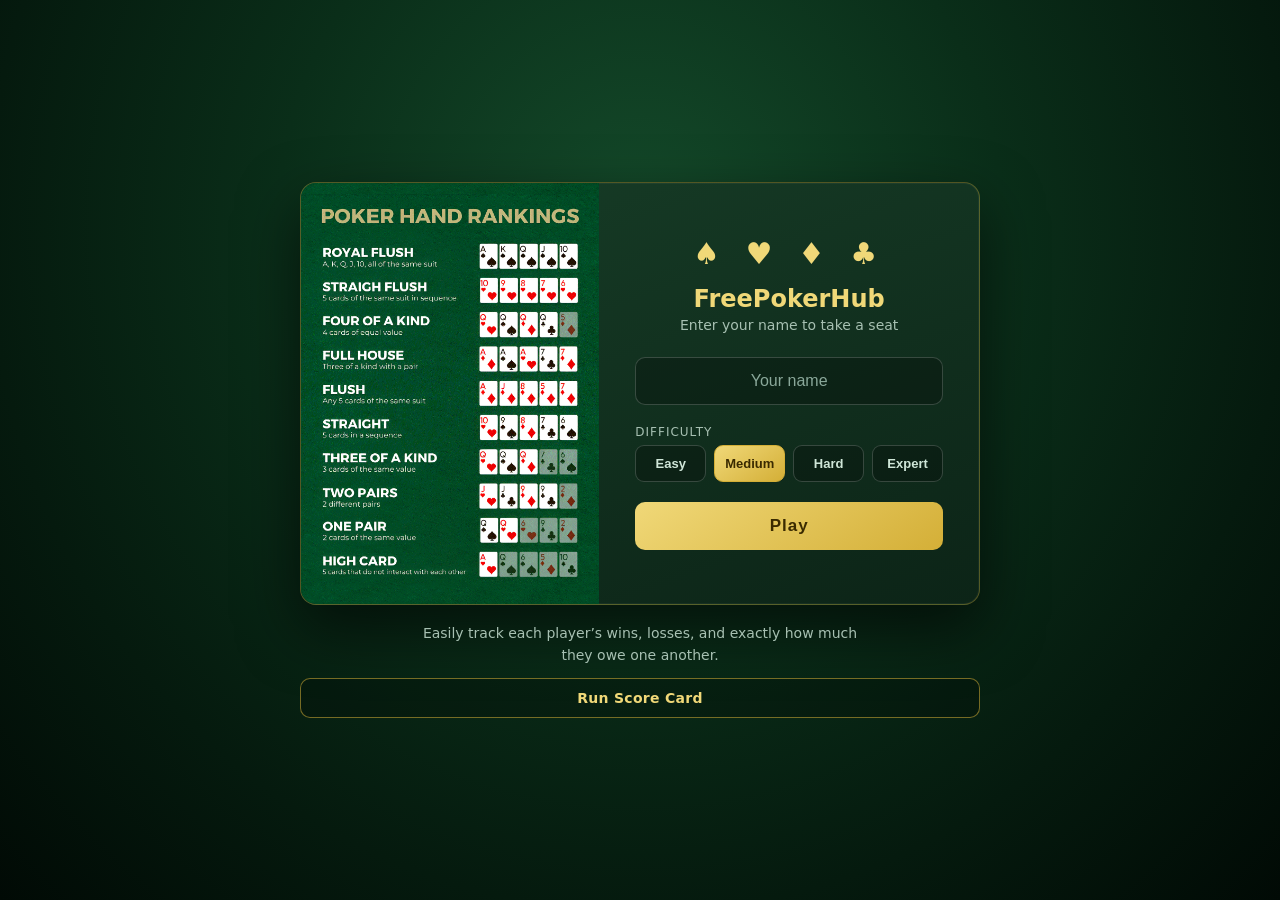
==== commit 2827eca3: "Add files via upload" ====
--- a/index.html
+++ b/index.html
@@ -97,8 +97,11 @@
           <button class="diff-opt" data-diff="expert">Expert</button>
         </div>
         <button class="primary" id="btn-signin">Play</button>
-        <a class="scorecard-link" href="scorecard.html">Run Score Card</a>
-      </div>
+      </div>
+    </div>
+    <div class="scorecard-cta">
+      <p class="scorecard-desc">Easily track each player&rsquo;s wins, losses, and exactly how much they owe one another.</p>
+      <a class="scorecard-link" href="scorecard.html">Run Score Card</a>
     </div>
   </div>
 
@@ -245,6 +248,15 @@
       </div>
     </div>
   </div>
+<!-- ADD TO HOME SCREEN HINT (mobile, first visit) -->
+<div id="a2hs" class="a2hs" aria-hidden="true" role="dialog" aria-label="Install app">
+  <div class="a2hs-icon">&spades;</div>
+  <div class="a2hs-text">
+    <b>Install FreePokerHub</b>
+    <span id="a2hs-msg">Add it to your home screen to play full-screen, like an app.</span>
+  </div>
+  <button id="a2hs-install" class="a2hs-btn" style="display:none">Install</button>
+  <button id="a2hs-close" class="a2hs-x" aria-label="Dismiss">&times;</button>
 </div>
 
 <script src="game.js"></script>
--- a/styles.css
+++ b/styles.css
@@ -59,8 +59,13 @@
   inset: 0;
   z-index: 100;
   display: flex;
+  flex-direction: column;
   align-items: center;
   justify-content: center;
+  gap: 18px;
+  padding: 24px 0;
+  overflow-x: hidden;
+  overflow-y: auto;
   background: radial-gradient(ellipse at 50% 25%, #144a2a 0%, #0a2e19 40%, #051a0e 72%, #010a05 100%);
 }
 
@@ -1378,23 +1383,25 @@
   color: #bcd;
 }
 
-/* ================= MOBILE — PORTRAIT (block play) ================= */
-@media (hover: none) and (pointer: coarse) and (orientation: portrait) {
-  #rotate-notice {
-    position: fixed;
-    inset: 0;
-    z-index: 1000;
-    display: flex;
-    flex-direction: column;
-    align-items: center;
-    justify-content: center;
-    text-align: center;
-    background: radial-gradient(ellipse at 50% 25%, #144a2a 0%, #0a2e19 40%, #051a0e 72%, #010a05 100%);
-  }
-
-  #app {
-    display: none !important;
-  }
+/* Rotate notice is shown on demand by JS (adds .show), not by a media query,
+   so the site lands and works in portrait and only blocks when Play is tapped. */
+#rotate-notice.show {
+  position: fixed;
+  inset: 0;
+  z-index: 1000;
+  display: flex;
+  flex-direction: column;
+  align-items: center;
+  justify-content: center;
+  text-align: center;
+  background: radial-gradient(ellipse at 50% 25%, #144a2a 0%, #0a2e19 40%, #051a0e 72%, #010a05 100%);
+}
+
+/* ================= PORTRAIT (default landing) ================= */
+@media (orientation: portrait) {
+  /* Hide the poker hand-rankings image on the landing card in portrait. */
+  .login-visual { display: none; }
+  .login-card { width: 420px; max-width: 92vw; }
 }
 
 /* ================= MOBILE — LANDSCAPE (compact play layout) ================= */
@@ -1621,7 +1628,7 @@
 /* ---------------- SCORE CARD LINK (login) ---------------- */
 .scorecard-link {
   display: block;
-  margin: 14px auto 0;
+  margin: 0 auto;
   padding: 11px;
   width: 100%;
   border-radius: 10px;
@@ -1641,3 +1648,508 @@
   border-color: var(--gold);
   transform: translateY(-1px);
 }
+
+
+/* ================= ADD TO HOME SCREEN HINT ================= */
+.a2hs {
+  position: fixed;
+  left: 50%;
+  bottom: 16px;
+  transform: translate(-50%, 160%);
+  width: min(440px, 94vw);
+  display: none;
+  align-items: center;
+  gap: 12px;
+  padding: 11px 12px 11px 14px;
+  background: linear-gradient(160deg, #173d27, #0c2417);
+  border: 1px solid rgba(212, 175, 55, .5);
+  border-radius: 14px;
+  box-shadow: 0 16px 40px rgba(0, 0, 0, .55);
+  z-index: 1100;
+  opacity: 0;
+  transition: transform .38s cubic-bezier(.2, .9, .3, 1.3), opacity .3s;
+}
+
+.a2hs.show {
+  display: flex;
+  transform: translate(-50%, 0);
+  opacity: 1;
+}
+
+.a2hs-icon {
+  flex: 0 0 auto;
+  width: 40px;
+  height: 40px;
+  border-radius: 11px;
+  display: flex;
+  align-items: center;
+  justify-content: center;
+  font-size: 22px;
+  color: var(--gold2);
+  background: rgba(212, 175, 55, .14);
+  border: 1px solid rgba(212, 175, 55, .35);
+}
+
+.a2hs-text { flex: 1 1 auto; min-width: 0; line-height: 1.35; }
+.a2hs-text b { display: block; color: var(--gold2); font-size: 14px; }
+.a2hs-text span { font-size: 12px; color: #bcd; }
+.a2hs-text span svg { vertical-align: -2px; }
+
+.a2hs-btn {
+  flex: 0 0 auto;
+  border: none;
+  border-radius: 9px;
+  padding: 9px 16px;
+  background: linear-gradient(145deg, var(--gold2), var(--gold));
+  color: #3a2a00;
+  font-weight: 800;
+  font-size: 13px;
+  cursor: pointer;
+  transition: .15s;
+}
+.a2hs-btn:hover { filter: brightness(1.08); }
+
+.a2hs-x {
+  flex: 0 0 auto;
+  width: 26px;
+  height: 26px;
+  border-radius: 50%;
+  border: 1px solid rgba(255, 255, 255, .16);
+  background: rgba(255, 255, 255, .06);
+  color: #cde;
+  font-size: 17px;
+  line-height: 1;
+  cursor: pointer;
+  align-self: flex-start;
+}
+.a2hs-x:hover { background: rgba(255, 255, 255, .16); }
+
+/* iOS: no install button, just the Share -> Add to Home Screen hint */
+.a2hs.ios-hint .a2hs-btn { display: none; }
+
+/* ================= SCORE CARD PAGE (moved from scorecard.html) ================= */
+/* ============ SCORE CARD PAGE ============ */
+.sc-body {
+  overflow-x: hidden;
+  overflow-y: auto;
+  height: auto;
+  min-height: 100vh;
+  display: block;
+}
+
+#sc-app {
+  position: relative;
+  z-index: 1;
+  width: 100%;
+  max-width: 720px;
+  margin: 0 auto;
+  padding: 20px 16px 60px;
+  min-height: 100vh;
+}
+
+.sc-screen { display: none; }
+.sc-screen.active { display: block; animation: sc-fade .3s ease; }
+
+@keyframes sc-fade {
+  from { opacity: 0; transform: translateY(8px); }
+  to   { opacity: 1; transform: translateY(0); }
+}
+
+/* ---- top bar ---- */
+.sc-top {
+  display: flex;
+  align-items: center;
+  justify-content: space-between;
+  gap: 10px;
+  margin-bottom: 18px;
+}
+
+.sc-brand {
+  display: flex;
+  flex-direction: column;
+  line-height: 1.1;
+}
+.sc-brand-name {
+  font-size: 18px;
+  font-weight: 700;
+  letter-spacing: .3px;
+  color: var(--text);
+}
+.sc-brand-name b { color: var(--gold); }
+.sc-brand-sub {
+  font-size: 11px;
+  letter-spacing: 1px;
+  color: var(--gold2);
+  margin-top: 2px;
+  padding-left: 22px;
+}
+
+.sc-back {
+  display: inline-flex;
+  align-items: center;
+  gap: 6px;
+  padding: 8px 14px;
+  border-radius: 9px;
+  border: 1px solid rgba(255, 255, 255, .18);
+  background: rgba(0, 0, 0, .25);
+  color: #cfe6d8;
+  font-size: 13px;
+  font-weight: 600;
+  text-decoration: none;
+  cursor: pointer;
+}
+.sc-back:hover { border-color: var(--gold); color: #fff; }
+
+/* ---- card / panel ---- */
+.sc-card {
+  background: linear-gradient(160deg, #173d27, #0c2417);
+  border: 1px solid rgba(212, 175, 55, .35);
+  border-radius: 16px;
+  box-shadow: 0 18px 44px rgba(0, 0, 0, .5), inset 0 0 0 1px rgba(255, 255, 255, .04);
+  padding: 26px 24px;
+  margin-bottom: 16px;
+}
+
+.sc-card h2 {
+  color: var(--gold2);
+  font-size: 20px;
+  font-weight: 700;
+  margin-bottom: 4px;
+}
+.sc-card .sub {
+  color: #a7c0b2;
+  font-size: 13px;
+  margin-bottom: 18px;
+}
+
+.sc-section-label {
+  text-transform: uppercase;
+  letter-spacing: 1px;
+  font-size: 12px;
+  color: #a7c0b2;
+  margin: 4px 0 10px;
+  font-weight: 700;
+}
+
+/* ---- login ---- */
+#sc-login.active { min-height: 100vh; display: flex; align-items: center; justify-content: center; }
+.sc-login-card {
+  width: 400px;
+  max-width: 94vw;
+  text-align: center;
+  padding: 38px 34px;
+}
+.sc-login-card .suit-row { font-size: 28px; letter-spacing: 8px; color: var(--gold2); margin-bottom: 8px; }
+.sc-login-card h2 { margin-bottom: 4px; }
+.sc-login-card .sub { margin-bottom: 24px; }
+
+.sso-btn {
+  display: flex;
+  align-items: center;
+  justify-content: center;
+  gap: 12px;
+  width: 100%;
+  padding: 13px 16px;
+  border-radius: 10px;
+  font-size: 15px;
+  font-weight: 600;
+  cursor: pointer;
+  margin-bottom: 12px;
+  transition: .15s;
+  border: 1px solid transparent;
+}
+.sso-btn svg { width: 20px; height: 20px; flex: 0 0 auto; }
+.sso-google { background: #fff; color: #1f1f1f; border-color: #dadce0; }
+.sso-google:hover { background: #f5f5f5; box-shadow: 0 3px 10px rgba(0,0,0,.35); }
+.sso-apple  { background: #000; color: #fff; }
+.sso-apple:hover { background: #111; box-shadow: 0 3px 10px rgba(0,0,0,.4); }
+#sc-apple-btn { display: none; }
+body.is-ios #sc-apple-btn { display: flex; }
+
+.sso-divider {
+  display: flex; align-items: center; gap: 10px;
+  color: #6f8a7c; font-size: 12px; margin: 6px 0 12px;
+}
+.sso-divider::before, .sso-divider::after {
+  content: ""; flex: 1; height: 1px; background: rgba(255,255,255,.12);
+}
+.sso-guest {
+  background: none; border: none; color: #8fb3a0; font-size: 13px;
+  cursor: pointer; text-decoration: underline; text-underline-offset: 2px;
+}
+.sso-guest:hover { color: var(--gold2); }
+.sso-legal { font-size: 11px; color: #6f8a7c; margin-top: 14px; line-height: 1.5; }
+
+/* ---- inputs ---- */
+.sc-field { margin-bottom: 14px; text-align: left; }
+.sc-field > label {
+  display: block; font-size: 12px; color: #a7c0b2; margin-bottom: 6px; font-weight: 600;
+}
+.sc-input {
+  width: 100%;
+  padding: 12px 14px;
+  border: 1px solid rgba(255, 255, 255, .18);
+  border-radius: 10px;
+  font-size: 15px;
+  outline: none;
+  background: rgba(0, 0, 0, .25);
+  color: #fff;
+  transition: border .2s;
+}
+.sc-input::placeholder { color: #8aa89a; }
+.sc-input:focus { border-color: var(--gold); box-shadow: 0 0 0 3px rgba(212, 175, 55, .2); }
+
+/* denomination row */
+.denom-row {
+  display: flex; align-items: flex-end; gap: 10px; flex-wrap: wrap;
+}
+.denom-row .sc-field { margin-bottom: 0; flex: 1 1 120px; }
+.denom-eq { font-size: 22px; font-weight: 800; color: var(--gold2); padding-bottom: 10px; }
+.denom-hint {
+  margin-top: 10px; font-size: 13px; color: #cfe6d8;
+  background: rgba(0,0,0,.25); border: 1px solid rgba(212,175,55,.25);
+  border-radius: 9px; padding: 9px 12px;
+}
+.denom-hint b { color: var(--gold2); }
+
+/* input with $ / coins adornment */
+.adorn { position: relative; }
+.adorn .pre, .adorn .post {
+  position: absolute; top: 50%; transform: translateY(-50%);
+  color: #8fb3a0; font-size: 14px; pointer-events: none;
+}
+.adorn .pre { left: 13px; }
+.adorn .post { right: 13px; }
+.adorn.has-pre .sc-input { padding-left: 26px; }
+.adorn.has-post .sc-input { padding-right: 52px; }
+
+/* ---- add player form ---- */
+.name-row { display: flex; gap: 10px; }
+.name-row .sc-field { flex: 1; }
+.assign-row { display: flex; gap: 10px; align-items: flex-end; }
+.assign-row .sc-field { flex: 1; }
+
+.btn-add {
+  width: 100%;
+  padding: 12px;
+  border: 1px dashed rgba(212, 175, 55, .6);
+  border-radius: 10px;
+  background: rgba(212, 175, 55, .08);
+  color: var(--gold2);
+  font-size: 14px;
+  font-weight: 700;
+  cursor: pointer;
+  margin-top: 4px;
+  transition: .15s;
+}
+.btn-add:hover { background: rgba(212, 175, 55, .18); }
+
+/* ---- player list ---- */
+.player-list { display: flex; flex-direction: column; gap: 10px; margin-top: 4px; }
+.plr {
+  display: flex; align-items: center; gap: 12px;
+  background: rgba(0, 0, 0, .25);
+  border: 1px solid rgba(212, 175, 55, .25);
+  border-radius: 12px;
+  padding: 12px 14px;
+}
+.plr-avatar {
+  width: 40px; height: 40px; border-radius: 50%; flex: 0 0 auto;
+  display: flex; align-items: center; justify-content: center;
+  font-weight: 800; color: #fff; font-size: 16px;
+  background: linear-gradient(135deg, #4285F4, #34A853);
+}
+.plr-main { flex: 1 1 auto; min-width: 0; }
+.plr-name { font-size: 15px; font-weight: 700; color: #f0f5f2; }
+.plr-meta { font-size: 12px; color: #a7c0b2; margin-top: 2px; }
+.plr-meta b { color: var(--gold2); font-weight: 700; }
+.plr-right { text-align: right; flex: 0 0 auto; }
+.plr-value { font-size: 17px; font-weight: 900; color: var(--gold2); }
+.plr-sub { font-size: 11px; color: #8aa89a; margin-top: 1px; }
+
+.plr-actions { display: flex; align-items: center; gap: 8px; flex: 0 0 auto; }
+.btn-buyin {
+  padding: 8px 14px; border: none; border-radius: 9px;
+  background: linear-gradient(145deg, #27ae60, #1e8449);
+  color: #fff; font-size: 13px; font-weight: 800; cursor: pointer; white-space: nowrap;
+  box-shadow: 0 3px 8px rgba(0,0,0,.3); transition: .15s;
+}
+.btn-buyin:hover { transform: translateY(-1px); filter: brightness(1.08); }
+.btn-x {
+  width: 30px; height: 30px; border-radius: 8px; border: 1px solid rgba(255,255,255,.14);
+  background: rgba(255,255,255,.06); color: #e88; font-size: 18px; line-height: 1; cursor: pointer;
+}
+.btn-x:hover { background: rgba(192,57,43,.25); border-color: #c0392b; }
+
+.empty-note { color: #8aa89a; font-size: 13px; text-align: center; padding: 16px 0; }
+
+/* ---- totals bar ---- */
+.totals {
+  display: flex; gap: 12px; margin-bottom: 16px;
+}
+.total-tile {
+  flex: 1; text-align: center;
+  background: rgba(0, 0, 0, .3);
+  border: 1px solid rgba(212, 175, 55, .3);
+  border-radius: 12px; padding: 14px 8px;
+}
+.total-val { font-size: 24px; font-weight: 900; color: var(--gold2); }
+.total-key { font-size: 11px; color: #a7c0b2; margin-top: 3px; letter-spacing: .4px; }
+
+/* ---- primary / secondary buttons ---- */
+.sc-actions { display: flex; gap: 12px; margin-top: 6px; }
+.btn-primary {
+  flex: 1; padding: 14px; border: none; border-radius: 11px;
+  background: linear-gradient(145deg, var(--gold2), var(--gold));
+  color: #3a2a00; font-size: 16px; font-weight: 800; letter-spacing: .3px; cursor: pointer;
+  transition: .15s;
+}
+.btn-primary:hover:not(:disabled) { filter: brightness(1.08); transform: translateY(-1px); }
+.btn-primary:disabled { opacity: .4; cursor: not-allowed; }
+.btn-secondary {
+  flex: 1; padding: 14px; border-radius: 11px;
+  background: rgba(255, 255, 255, .1); border: 1px solid rgba(255,255,255,.2);
+  color: #e8f0ea; font-size: 15px; font-weight: 700; cursor: pointer; transition: .15s;
+}
+.btn-secondary:hover { background: rgba(255,255,255,.18); }
+.btn-danger {
+  background: linear-gradient(145deg, #c0392b, #922b21); color: #fff; border: none;
+}
+.btn-danger:hover { filter: brightness(1.08); }
+
+/* ---- end-game inputs ---- */
+.end-row {
+  display: flex; align-items: center; gap: 12px;
+  background: rgba(0, 0, 0, .25);
+  border: 1px solid rgba(212, 175, 55, .25);
+  border-radius: 12px; padding: 12px 14px; margin-bottom: 10px;
+}
+.end-row .plr-avatar { width: 36px; height: 36px; font-size: 15px; }
+.end-name { flex: 1 1 auto; min-width: 0; font-size: 15px; font-weight: 700; }
+.end-name small { display: block; font-size: 11px; color: #8aa89a; font-weight: 400; margin-top: 1px; overflow: hidden; text-overflow: ellipsis; }
+.end-input-wrap { width: 120px; flex: 0 0 auto; }
+.end-input-wrap .plr-sub { text-align: right; }
+
+.balance-banner {
+  border-radius: 10px; padding: 11px 14px; font-size: 13px; margin: 6px 0 14px;
+  text-align: center; font-weight: 600;
+}
+.balance-ok { background: rgba(39,174,96,.16); border: 1px solid rgba(39,174,96,.5); color: #7ee2a8; }
+.balance-off { background: rgba(192,57,43,.16); border: 1px solid rgba(192,57,43,.5); color: #f0a89f; }
+
+/* ---- results ---- */
+.result-player {
+  display: flex; align-items: center; gap: 12px;
+  background: rgba(0, 0, 0, .25);
+  border: 1px solid rgba(212, 175, 55, .22);
+  border-radius: 12px; padding: 12px 14px; margin-bottom: 10px;
+}
+.rp-main { flex: 1 1 auto; min-width: 0; }
+.rp-name { font-size: 15px; font-weight: 700; color: #f0f5f2; }
+.rp-flow { font-size: 12px; color: #a7c0b2; margin-top: 2px; }
+.rp-net { font-size: 19px; font-weight: 900; flex: 0 0 auto; }
+.net-pos { color: #4ee08a; }
+.net-neg { color: #ff8a7a; }
+.net-zero { color: #a7c0b2; }
+
+.settle-list { display: flex; flex-direction: column; gap: 8px; margin-top: 4px; }
+.settle-row {
+  display: flex; flex-wrap: wrap; align-items: center; gap: 4px 8px;
+  background: rgba(0,0,0,.3); border: 1px solid rgba(212,175,55,.25);
+  border-radius: 10px; padding: 11px 14px; font-size: 14px;
+}
+.settle-row .from, .settle-row .to { font-weight: 700; min-width: 0; overflow-wrap: anywhere; }
+.settle-row .from { color: #ff9d8f; }
+.settle-row .to { color: #4ee08a; }
+.settle-row .amt { margin-left: auto; font-weight: 900; color: var(--gold2); font-size: 16px; white-space: nowrap; }
+.settle-row .arrow { color: #8aa89a; white-space: nowrap; }
+.settle-none { text-align: center; color: #8fb3a0; font-size: 14px; padding: 10px 0; }
+
+/* ---- modal (buy-in) reuse existing .modal-overlay/.modal-card ---- */
+.buyin-player {
+  display: flex; align-items: center; gap: 10px; justify-content: center;
+  margin-bottom: 16px;
+}
+.buyin-player .plr-avatar { width: 34px; height: 34px; font-size: 14px; }
+.buyin-player span { font-size: 16px; font-weight: 700; color: #f0f5f2; }
+.modal-card .buyin-total {
+  margin-top: 4px; margin-bottom: 18px; font-size: 13px; color: #cfe6d8;
+}
+.modal-card .buyin-total b { color: var(--gold2); }
+
+/* toast */
+.sc-toast {
+  position: fixed; left: 50%; bottom: 26px; transform: translate(-50%, 20px);
+  background: linear-gradient(145deg, #173d27, #0c2417);
+  border: 1px solid rgba(212, 175, 55, .5);
+  color: #eafff2; padding: 12px 20px; border-radius: 12px; font-size: 14px; font-weight: 600;
+  box-shadow: 0 12px 30px rgba(0,0,0,.5); z-index: 400; opacity: 0; pointer-events: none;
+  transition: opacity .25s, transform .25s;
+}
+.sc-toast.show { opacity: 1; transform: translate(-50%, 0); }
+
+@media (max-width: 400px) {
+  #sc-app { padding-left: 12px; padding-right: 12px; }
+  .sc-card { padding: 20px 16px; }
+  .end-row { gap: 10px; padding: 10px 12px; }
+  .end-input-wrap { width: 104px; }
+  .result-player { padding: 12px; }
+  .settle-row { padding: 11px 12px; font-size: 13px; }
+}
+
+@media (max-width: 480px) {
+  .name-row { flex-direction: column; gap: 0; }
+  .totals { flex-wrap: wrap; }
+  .plr { flex-wrap: wrap; }
+  .plr-actions { width: 100%; justify-content: flex-end; }
+}
+
+/* score card — utilities moved out of inline styles */
+.sc-card--tight { padding: 18px 20px; }
+.sub--flush { margin: 0; }
+.mt-16 { margin-top: 16px; }
+.opt-note { color: #6f8a7c; }
+.end-input-wrap .sc-input { text-align: right; }
+
+/* ================= SCORE CARD — NO HORIZONTAL SCROLL SAFETY ================= */
+.sc-body { max-width: 100%; }
+#sc-app { max-width: 100%; overflow-x: clip; }
+.plr-main, .rp-main, .end-name { min-width: 0; }
+.plr-name, .rp-name, .end-name, .p-name { overflow-wrap: anywhere; }
+
+/* ================= GROUPS (score card) ================= */
+.group-save-row { display: flex; gap: 10px; }
+.group-save-row .sc-input { flex: 1 1 auto; min-width: 0; }
+.group-save-row .btn-primary { flex: 0 0 auto; width: auto; padding: 12px 18px; }
+.group-save-msg { margin-top: 10px; font-size: 13px; color: #7ee2a8; line-height: 1.4; }
+.group-save-msg:empty { display: none; }
+.btn-load {
+  padding: 8px 16px;
+  border: none;
+  border-radius: 9px;
+  background: linear-gradient(145deg, var(--gold2), var(--gold));
+  color: #3a2a00;
+  font-size: 13px;
+  font-weight: 800;
+  cursor: pointer;
+  white-space: nowrap;
+  box-shadow: 0 3px 8px rgba(0, 0, 0, .3);
+  transition: .15s;
+}
+.btn-load:hover { transform: translateY(-1px); filter: brightness(1.08); }
+
+/* ---------------- SCORE CARD CTA (below login card) ---------------- */
+.scorecard-cta {
+  width: 680px;
+  max-width: 94vw;
+  text-align: center;
+}
+.scorecard-desc {
+  color: #a7c0b2;
+  font-size: 14px;
+  line-height: 1.55;
+  margin: 0 auto 12px;
+  max-width: 460px;
+}
+@media (max-width: 560px) { .scorecard-cta { width: 380px; } }
+@media (orientation: portrait) { .scorecard-cta { width: 420px; max-width: 92vw; } }
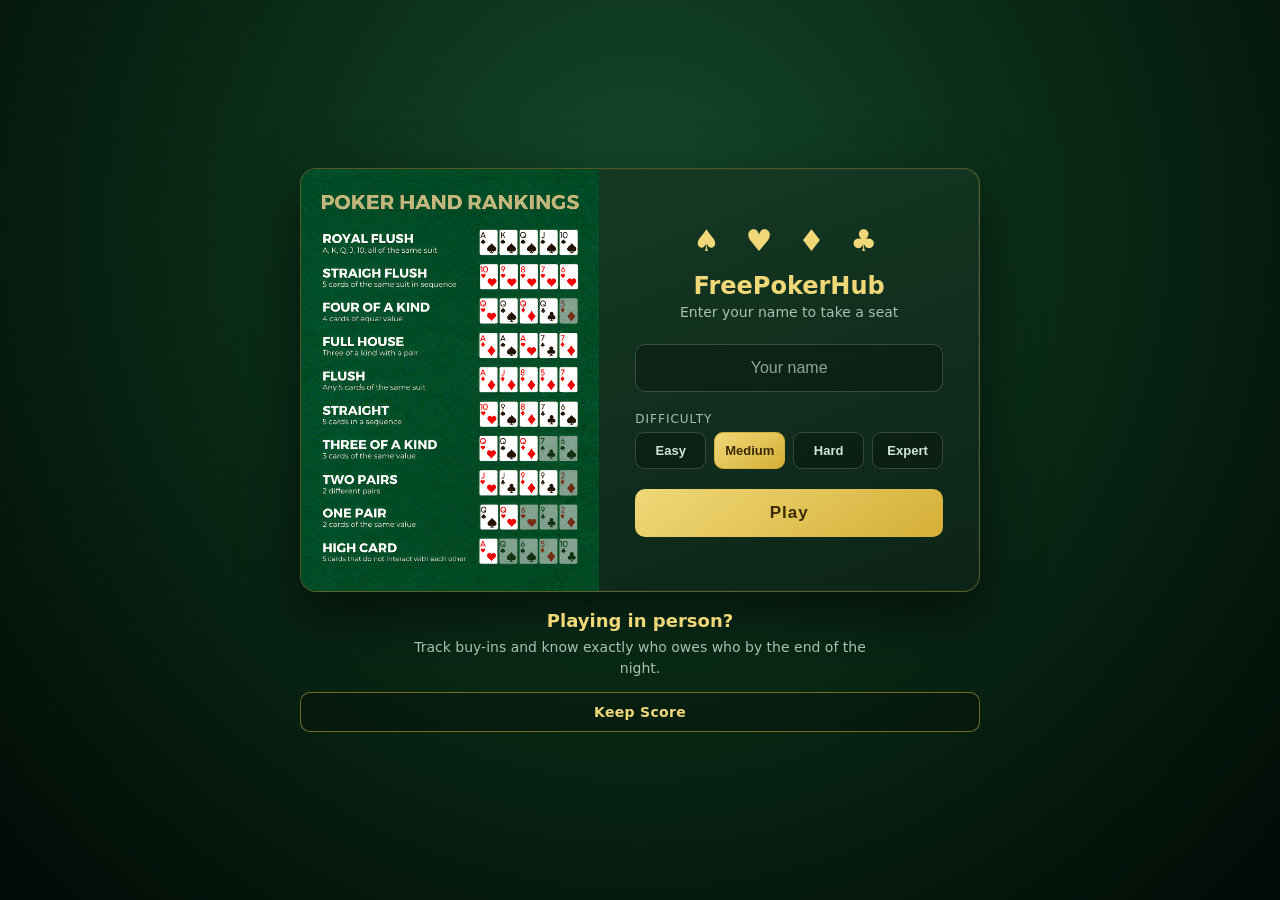
==== commit 4f5bef83: "Add files via upload" ====
--- a/index.html
+++ b/index.html
@@ -100,8 +100,9 @@
       </div>
     </div>
     <div class="scorecard-cta">
-      <p class="scorecard-desc">Easily track each player&rsquo;s wins, losses, and exactly how much they owe one another.</p>
-      <a class="scorecard-link" href="scorecard.html">Run Score Card</a>
+      <h3 class="scorecard-title">Playing in person?</h3>
+      <p class="scorecard-desc">Track buy-ins and know exactly who owes who by the end of the night.</p>
+      <a class="scorecard-link" href="scorecard.html">Keep Score</a>
     </div>
   </div>
 
--- a/styles.css
+++ b/styles.css
@@ -2144,6 +2144,12 @@
   max-width: 94vw;
   text-align: center;
 }
+.scorecard-title {
+  color: var(--gold2);
+  font-size: 18px;
+  font-weight: 700;
+  margin-bottom: 6px;
+}
 .scorecard-desc {
   color: #a7c0b2;
   font-size: 14px;
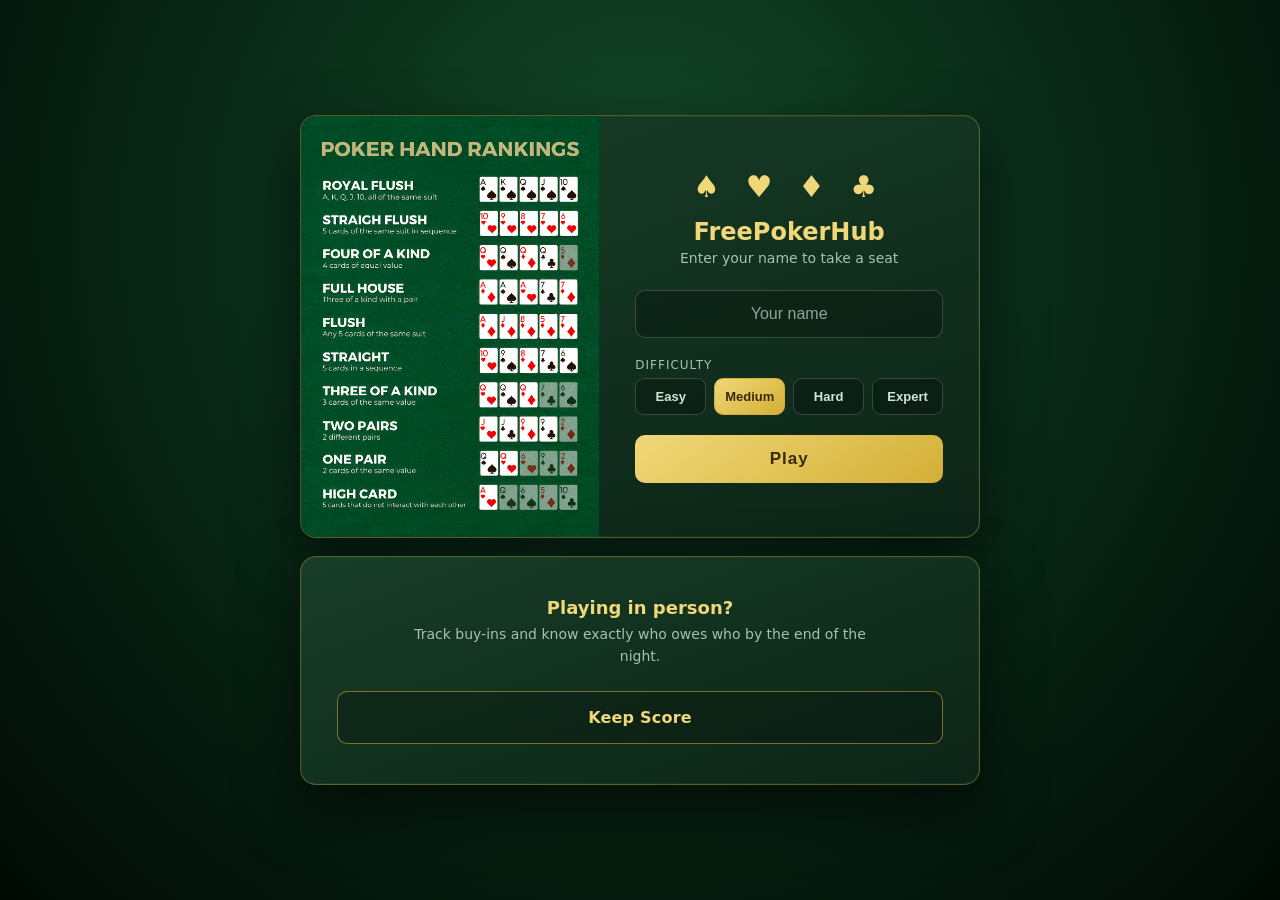
==== commit 67c5353e: "Add files via upload" ====
--- a/index.html
+++ b/index.html
@@ -99,12 +99,14 @@
         <button class="primary" id="btn-signin">Play</button>
       </div>
     </div>
-    <div class="scorecard-cta">
-      <h3 class="scorecard-title">Playing in person?</h3>
-      <p class="scorecard-desc">Track buy-ins and know exactly who owes who by the end of the night.</p>
-      <a class="scorecard-link" href="scorecard.html">Keep Score</a>
-    </div>
-  </div>
+    <div class="login-card">
+        <div class="scorecard-cta">
+          <h3 class="scorecard-title">Playing in person?</h3>
+          <p class="scorecard-desc">Track buy-ins and know exactly who owes who by the end of the night.</p>
+          <a class="scorecard-link" href="scorecard.html">Keep Score</a>
+        </div>
+      </div>
+    </div>  
 
   <!-- GAME -->
   <div id="game">
@@ -125,6 +127,10 @@
               </div>
             </div>
             <div class="menu-blinds" id="blindInfo">Blinds $10/$20 · Lvl 1</div>
+            <button class="menu-item" id="btn-home" role="menuitem">
+              <span class="mi-icon"><svg viewBox="0 0 24 24" fill="none" stroke="currentColor" stroke-width="2" stroke-linecap="round" stroke-linejoin="round"><path d="M3 9.5 12 3l9 6.5"/><path d="M5 10v10a1 1 0 0 0 1 1h4v-6h4v6h4a1 1 0 0 0 1-1V10"/></svg></span>
+              <span class="mi-label">Back to Home</span>
+            </button>
             <button class="menu-item" id="btn-help" role="menuitem">
               <span class="mi-icon"><svg viewBox="0 0 24 24" fill="none" stroke="currentColor" stroke-width="2" stroke-linecap="round" stroke-linejoin="round"><circle cx="12" cy="12" r="10"/><path d="M9.1 9a3 3 0 0 1 5.8 1c0 2-3 3-3 3"/><line x1="12" y1="17" x2="12.01" y2="17"/></svg></span>
               <span class="mi-label">How to Play</span>
@@ -249,6 +255,19 @@
       </div>
     </div>
   </div>
+
+  <!-- LEAVE TO HOME CONFIRM (speed bump) -->
+  <div id="homeConfirm" class="modal-overlay">
+    <div class="modal-card">
+      <div class="modal-icon">⚠️</div>
+      <h3>Leave the game?</h3>
+      <p>Your current game will be cancelled. All chips and progress will be lost.</p>
+      <div class="modal-btns">
+        <button class="modal-cancel" id="hc-cancel">Keep Playing</button>
+        <button class="modal-ok" id="hc-ok">Leave Game</button>
+      </div>
+    </div>
+  </div>
 <!-- ADD TO HOME SCREEN HINT (mobile, first visit) -->
 <div id="a2hs" class="a2hs" aria-hidden="true" role="dialog" aria-label="Install app">
   <div class="a2hs-icon">&spades;</div>
--- a/styles.css
+++ b/styles.css
@@ -1629,15 +1629,15 @@
 .scorecard-link {
   display: block;
   margin: 0 auto;
-  padding: 11px;
+  padding: 16px;
   width: 100%;
   border-radius: 10px;
   border: 1px solid rgba(212, 175, 55, .55);
   background: rgba(0, 0, 0, .22);
   color: var(--gold2);
-  font-size: 14px;
+  font-size: 16px;
   font-weight: 700;
-  letter-spacing: .3px;
+  letter-spacing: .2px;
   text-decoration: none;
   text-align: center;
   transition: .15s;
@@ -1741,7 +1741,7 @@
   position: relative;
   z-index: 1;
   width: 100%;
-  max-width: 720px;
+  max-width: 680px;
   margin: 0 auto;
   padding: 20px 16px 60px;
   min-height: 100vh;
@@ -2113,7 +2113,7 @@
 
 /* ================= SCORE CARD — NO HORIZONTAL SCROLL SAFETY ================= */
 .sc-body { max-width: 100%; }
-#sc-app { max-width: 100%; overflow-x: clip; }
+#sc-app { overflow-x: clip; }
 .plr-main, .rp-main, .end-name { min-width: 0; }
 .plr-name, .rp-name, .end-name, .p-name { overflow-wrap: anywhere; }
 
@@ -2143,6 +2143,7 @@
   width: 680px;
   max-width: 94vw;
   text-align: center;
+  padding: 40px 36px;
 }
 .scorecard-title {
   color: var(--gold2);
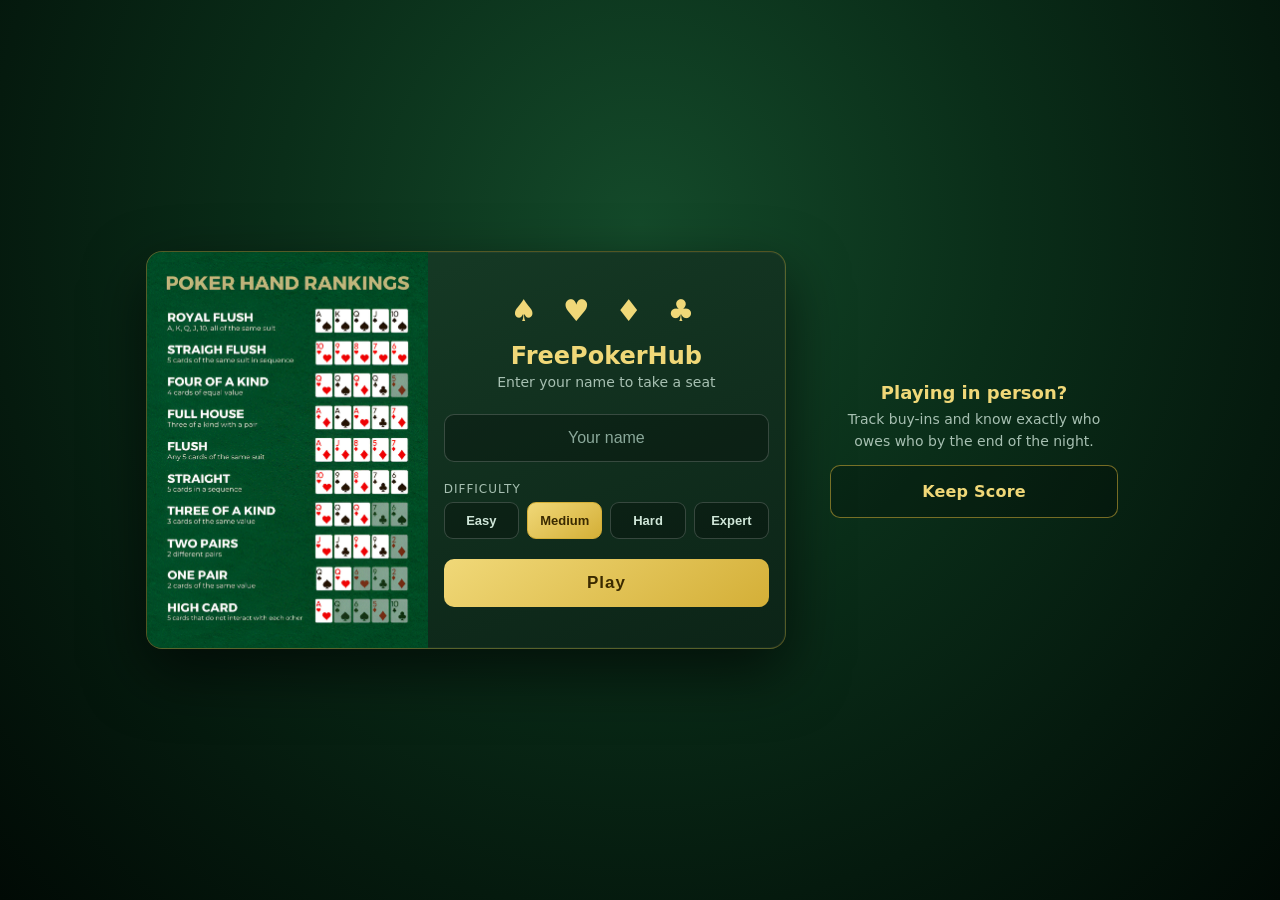
==== commit 5dd69da6: "Add files via upload" ====
--- a/index.html
+++ b/index.html
@@ -99,7 +99,7 @@
         <button class="primary" id="btn-signin">Play</button>
       </div>
     </div>
-    <div class="login-card">
+    <div class="scorecard-container">
         <div class="scorecard-cta">
           <h3 class="scorecard-title">Playing in person?</h3>
           <p class="scorecard-desc">Track buy-ins and know exactly who owes who by the end of the night.</p>
--- a/styles.css
+++ b/styles.css
@@ -1399,8 +1399,6 @@
 
 /* ================= PORTRAIT (default landing) ================= */
 @media (orientation: portrait) {
-  /* Hide the poker hand-rankings image on the landing card in portrait. */
-  .login-visual { display: none; }
   .login-card { width: 420px; max-width: 92vw; }
 }
 
@@ -2160,3 +2158,38 @@
 }
 @media (max-width: 560px) { .scorecard-cta { width: 380px; } }
 @media (orientation: portrait) { .scorecard-cta { width: 420px; max-width: 92vw; } }
+
+/* ---------------- LANDING — LANDSCAPE ONLY: 2-COLUMN (8 / 4) ---------------- */
+@media (orientation: landscape) {
+  #login {
+    flex-direction: row;
+    align-items: center;
+    justify-content: center;
+    gap: 28px;
+    padding: 24px;
+  }
+  .login-card {                              /* left column = 8/12 */
+    flex: 2 1 0;
+    width: auto;
+    max-width: 640px;
+  }
+  .scorecard-container {                     /* right column = 4/12 */
+    flex: 1 1 0;
+    min-width: 0;
+    max-width: 320px;
+  }
+  .login-content {
+    padding: 16px 16px;
+  }
+  .scorecard-container .scorecard-cta {
+    width: auto;
+    max-width: none;
+    text-align: center;
+    padding: 16px 16px;
+  }
+}
+
+/* Landing image: desktop only — shown in the browser, hidden on touch (responsive) devices */
+@media (hover: none) and (pointer: coarse) {
+  .login-visual { display: none; }
+}
